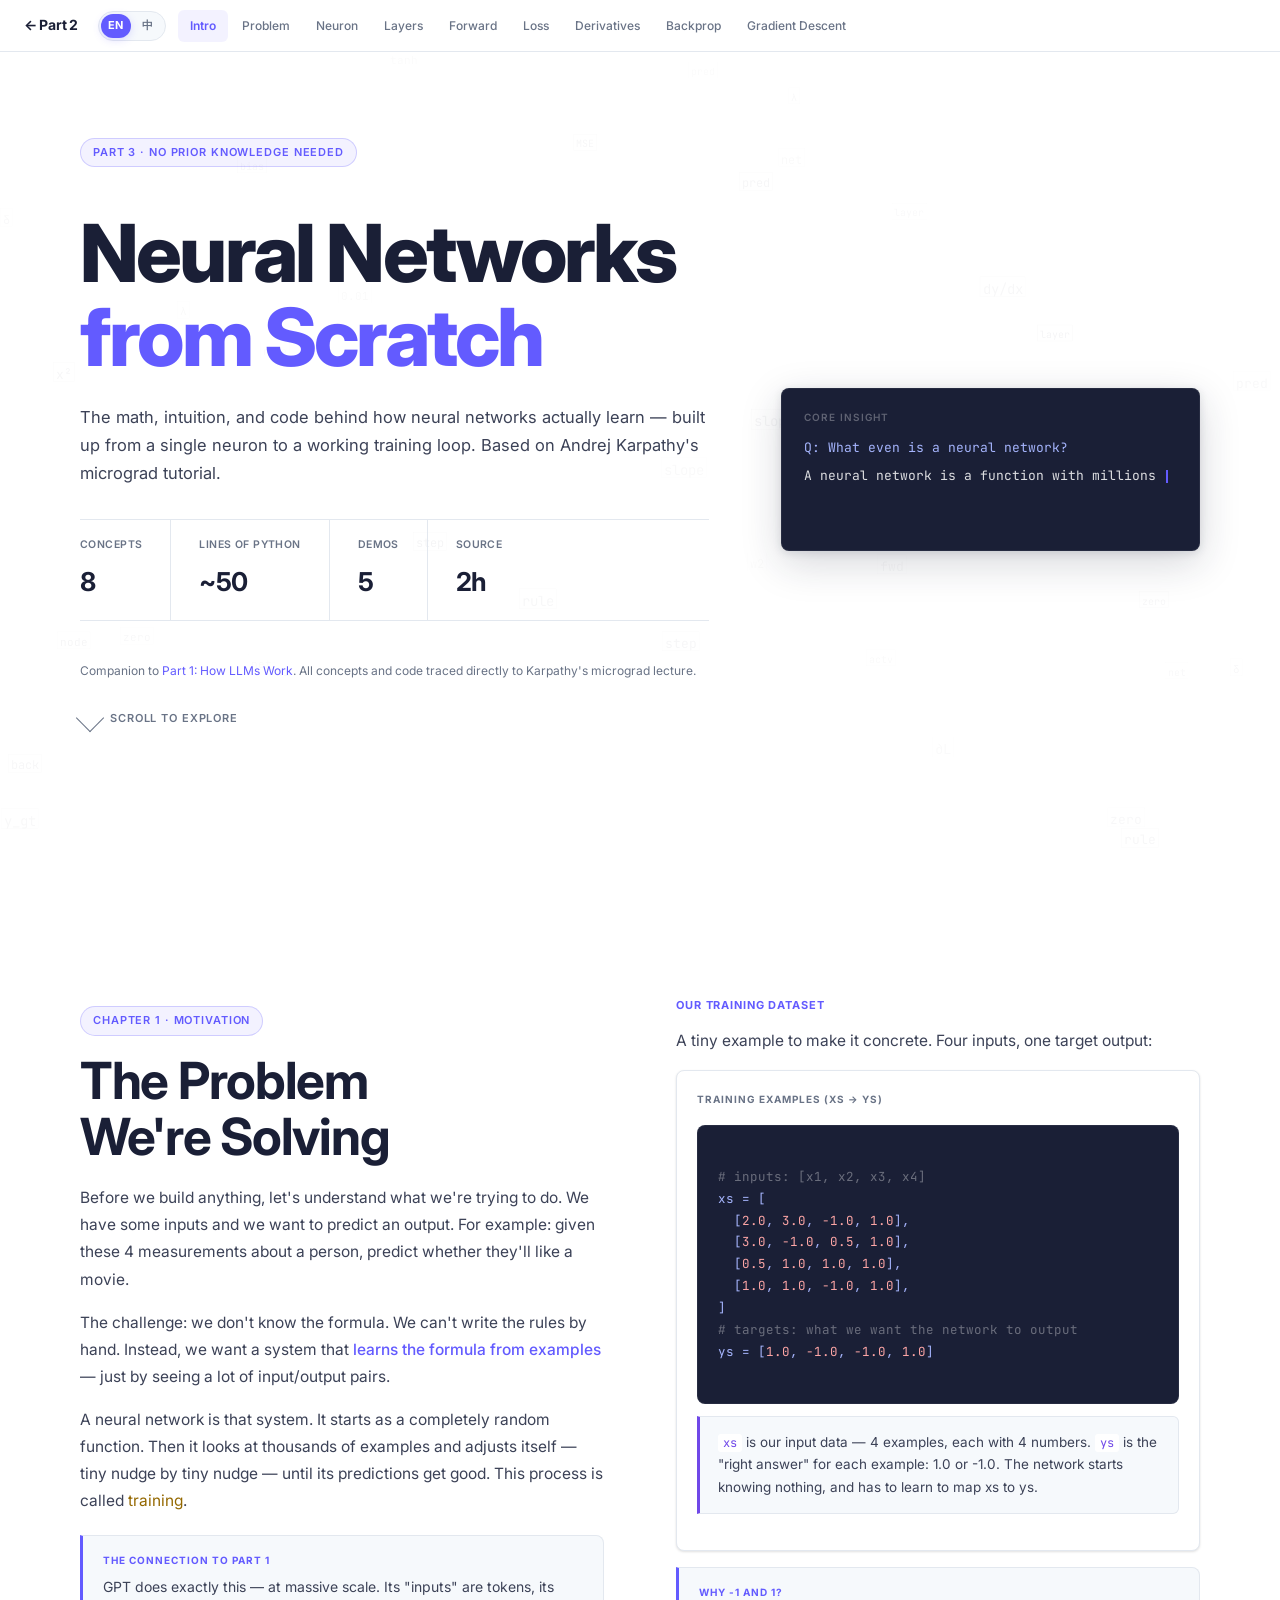
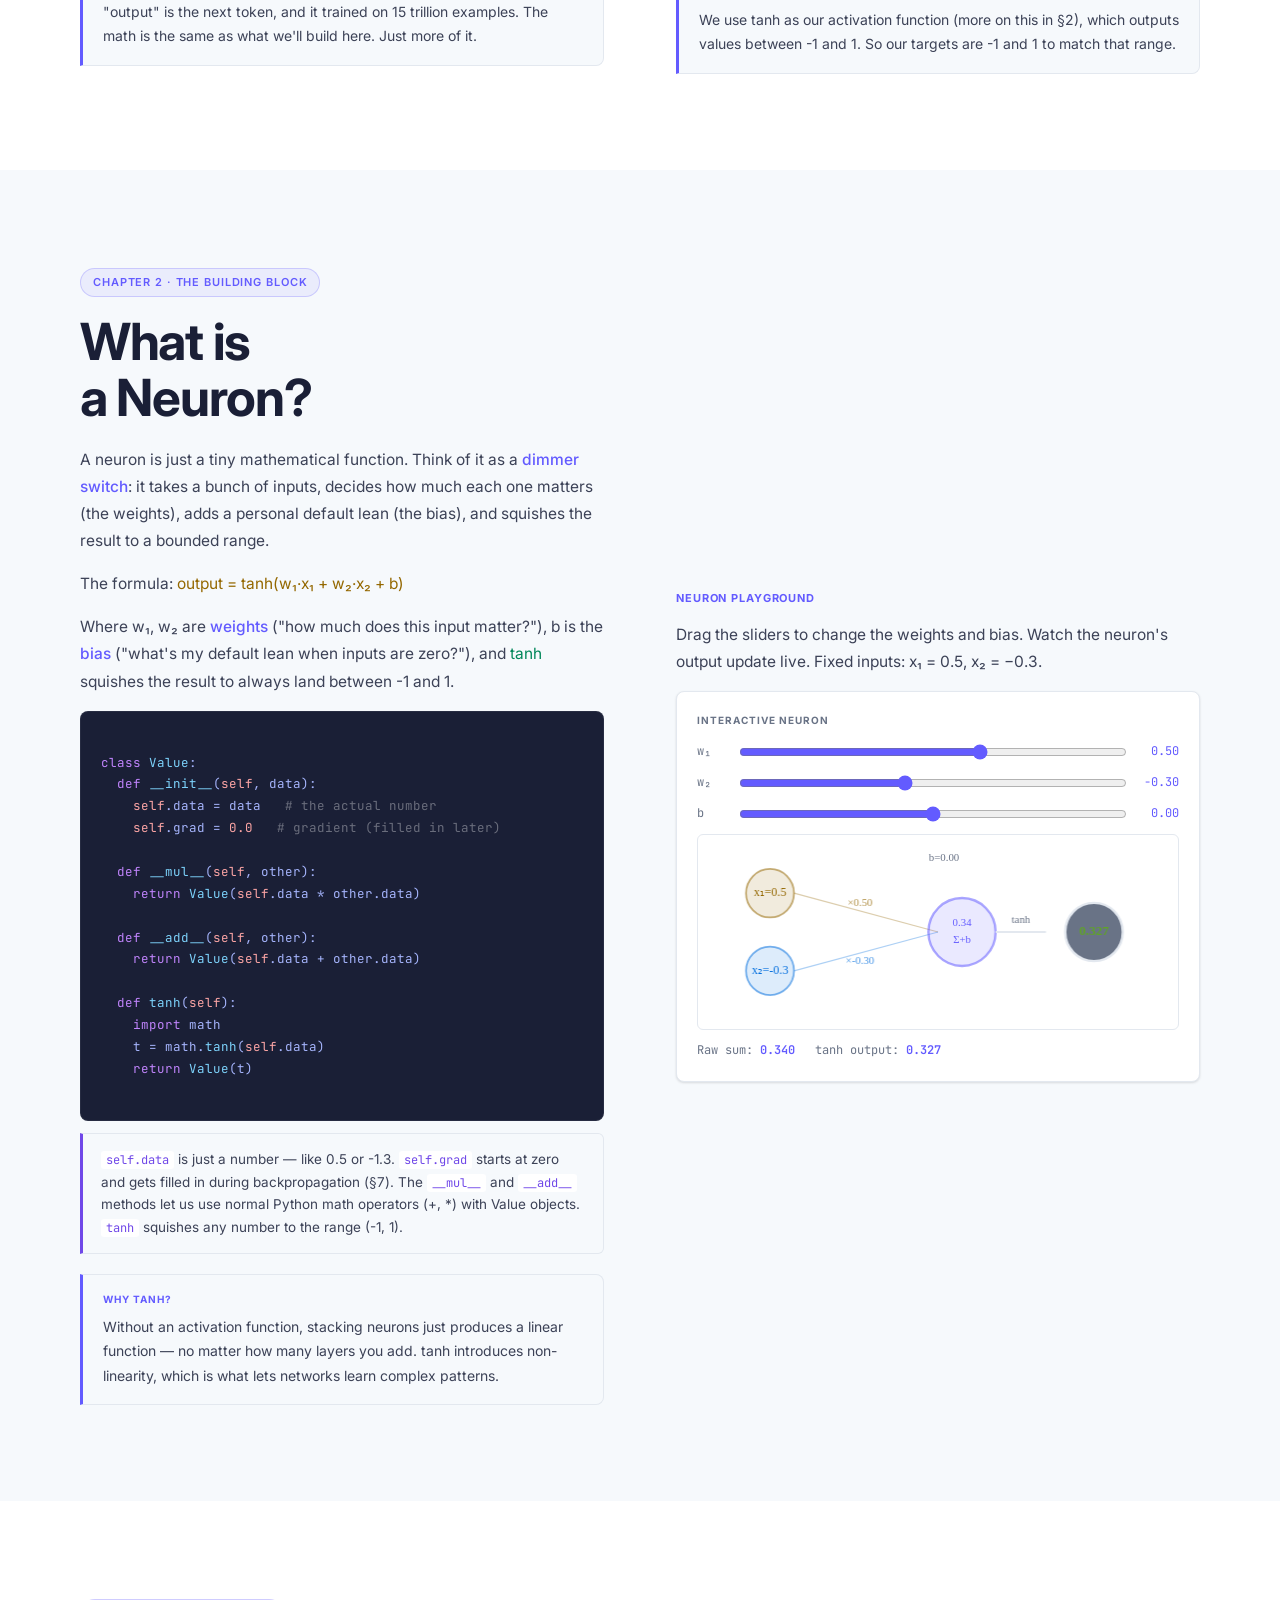
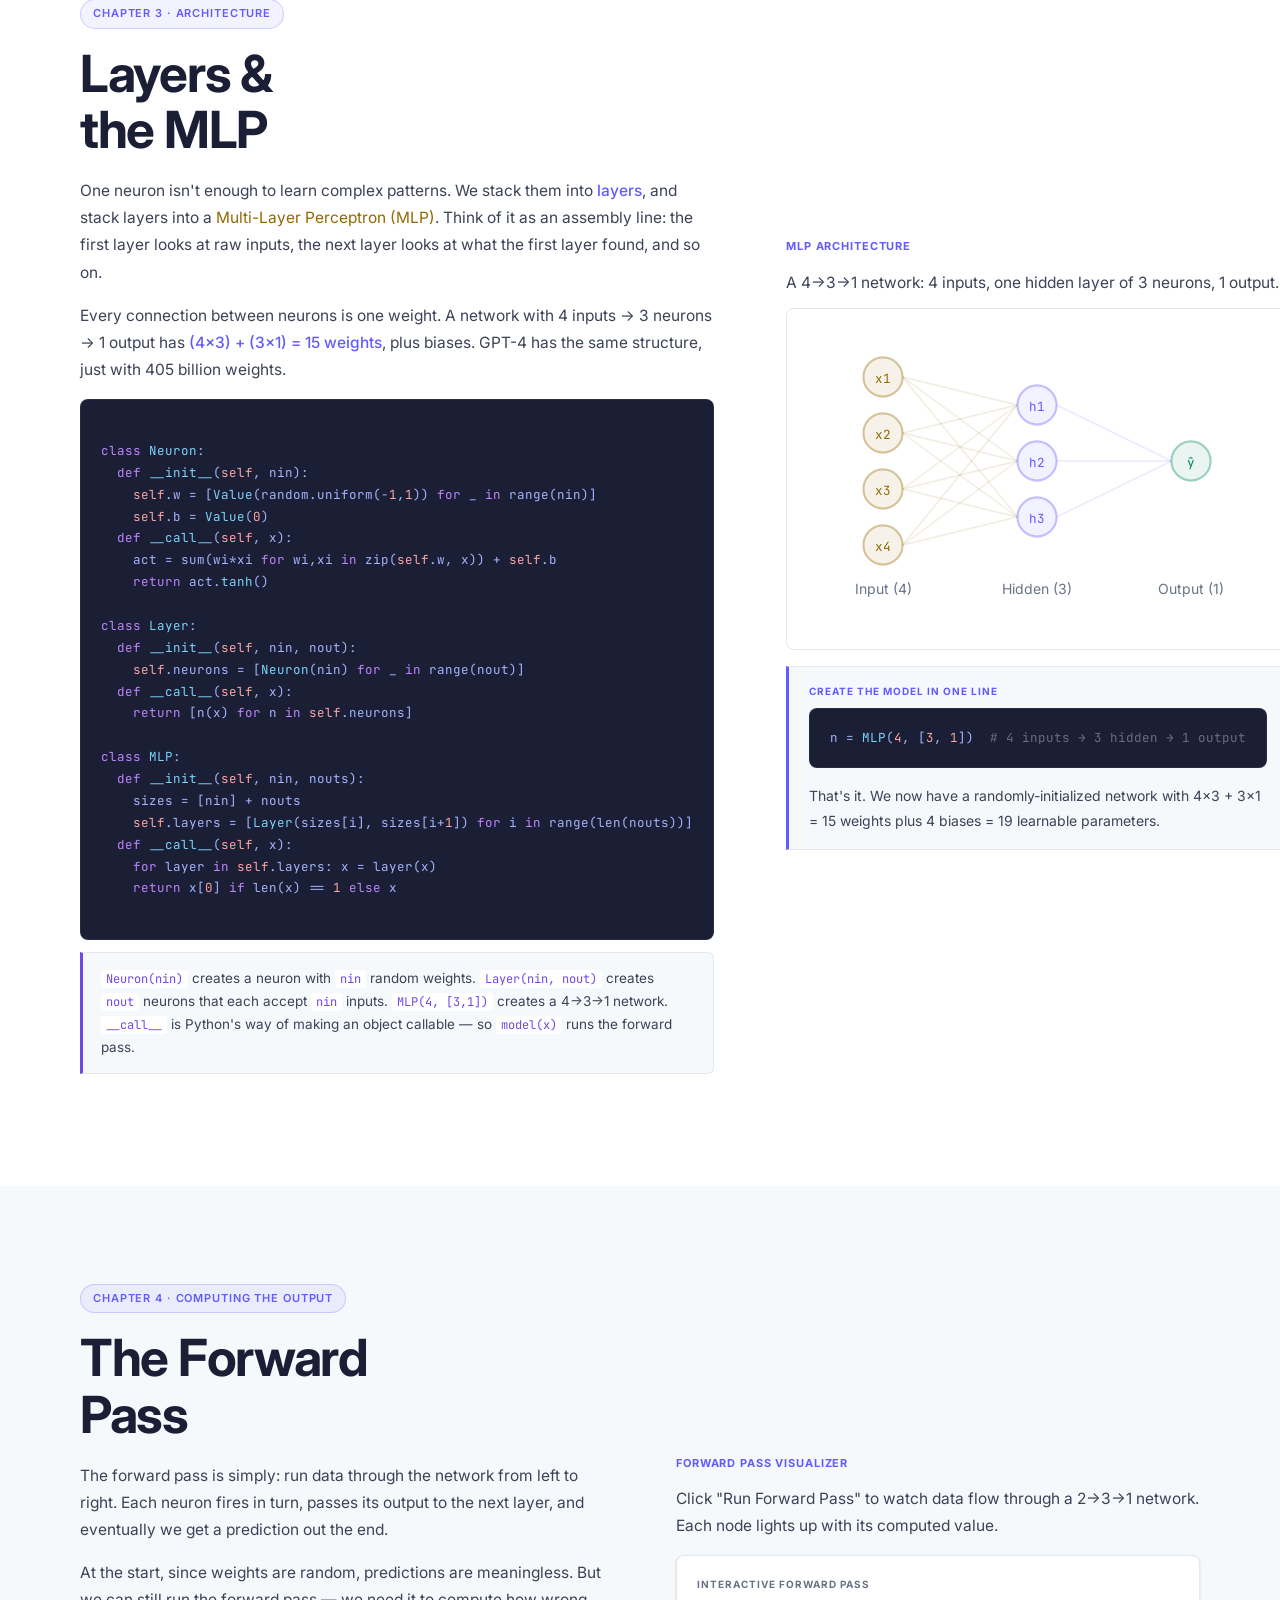
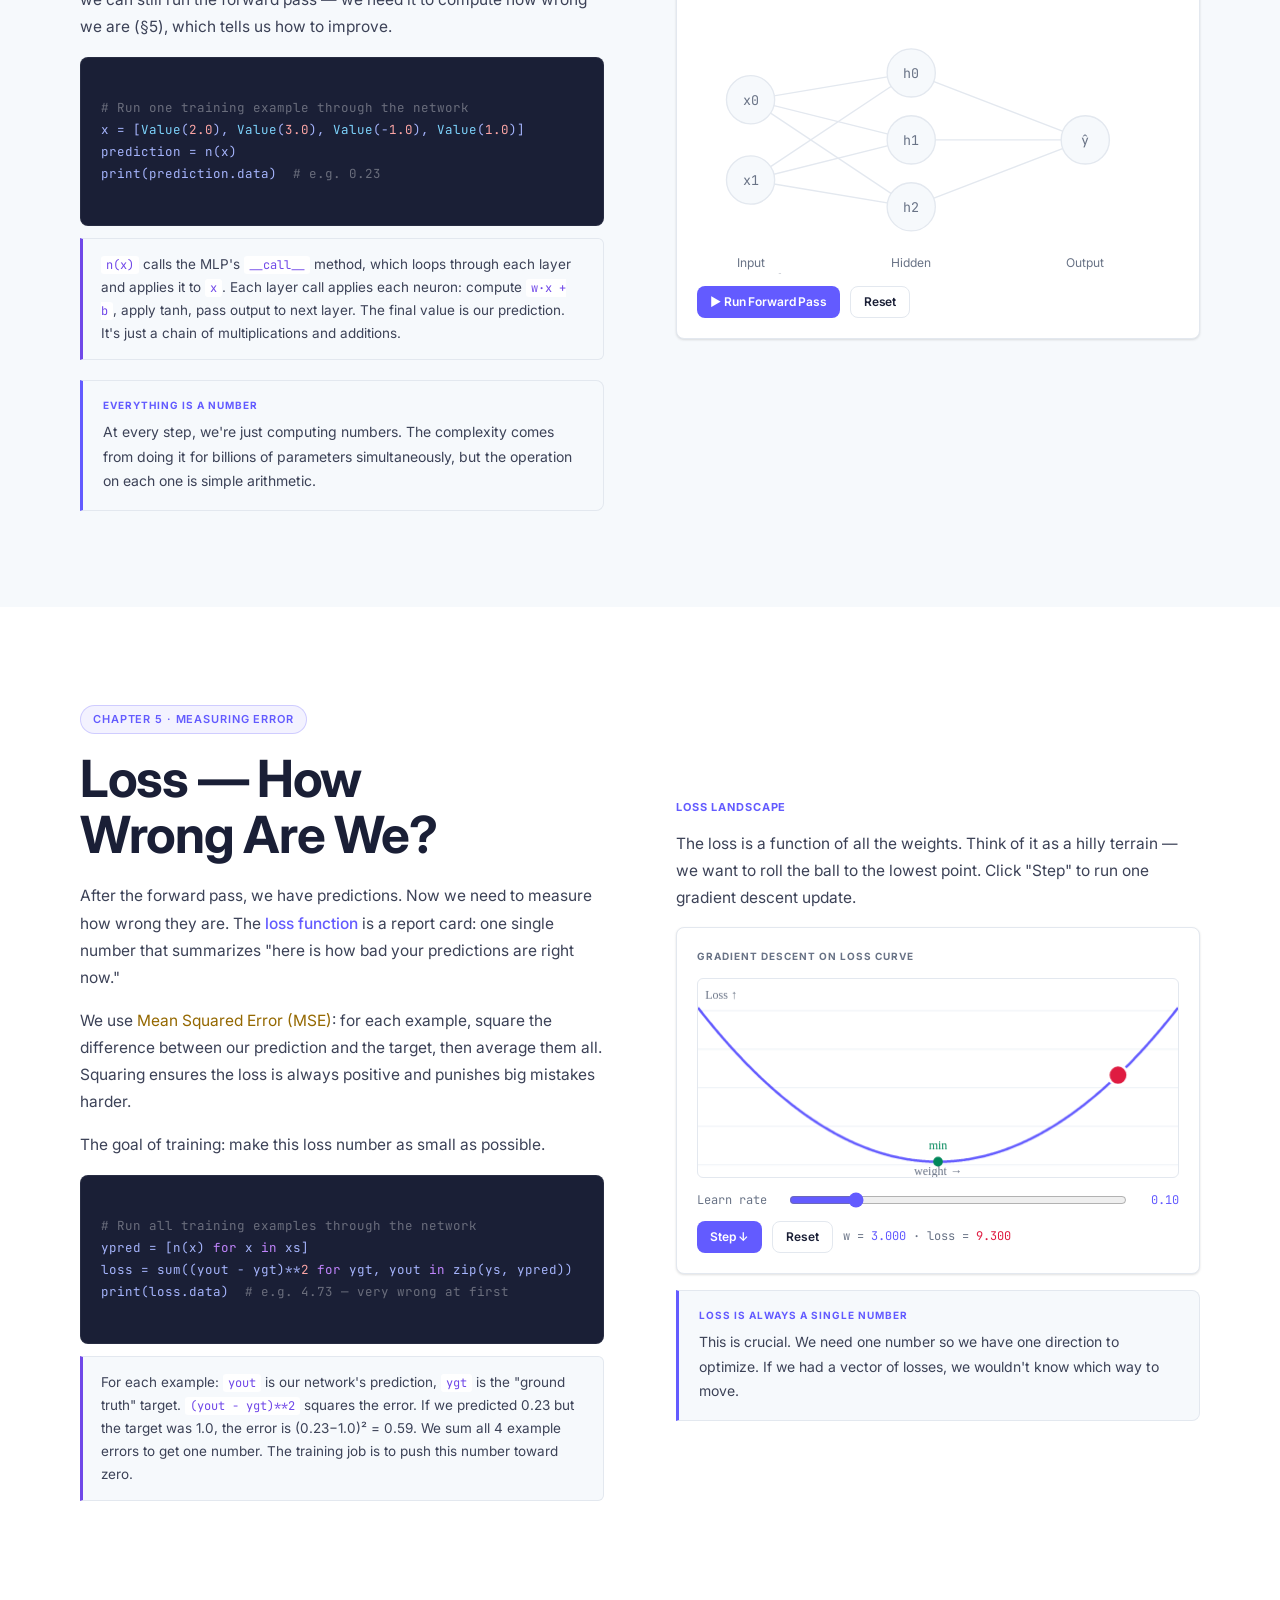
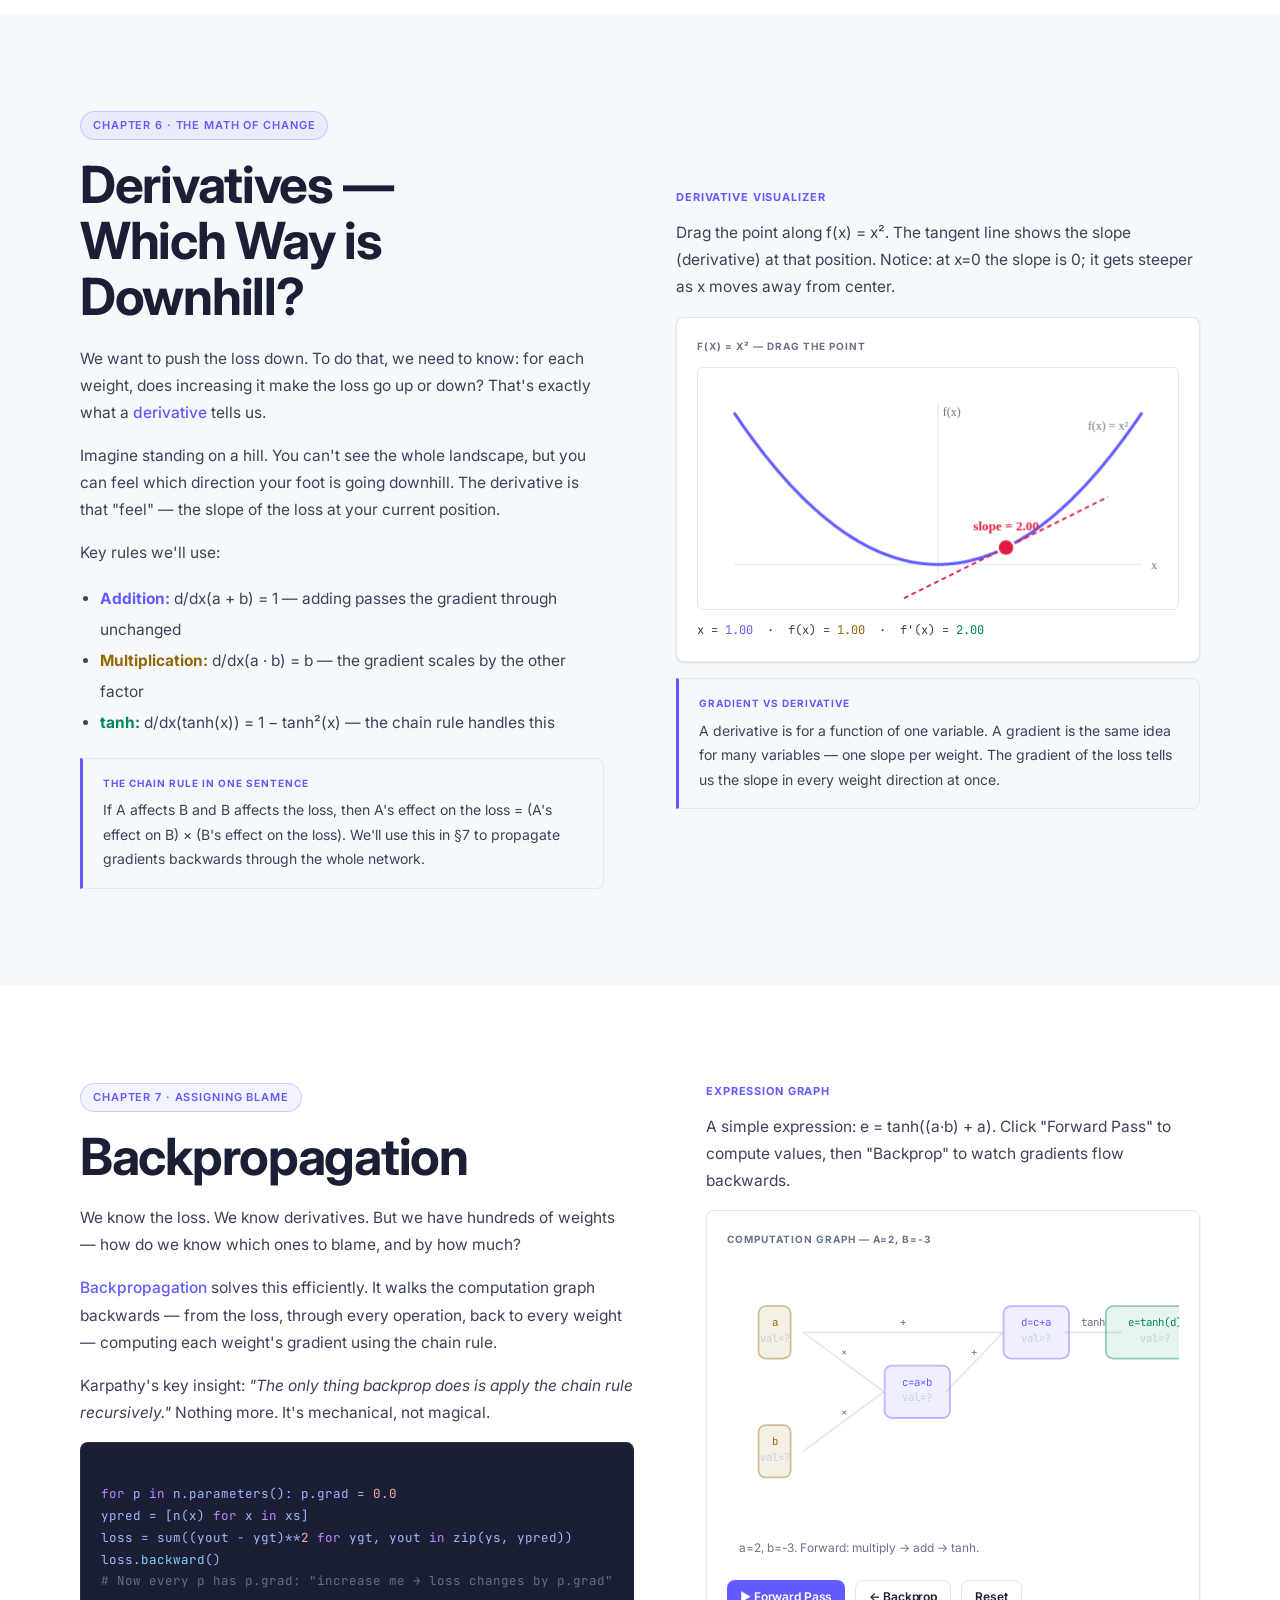
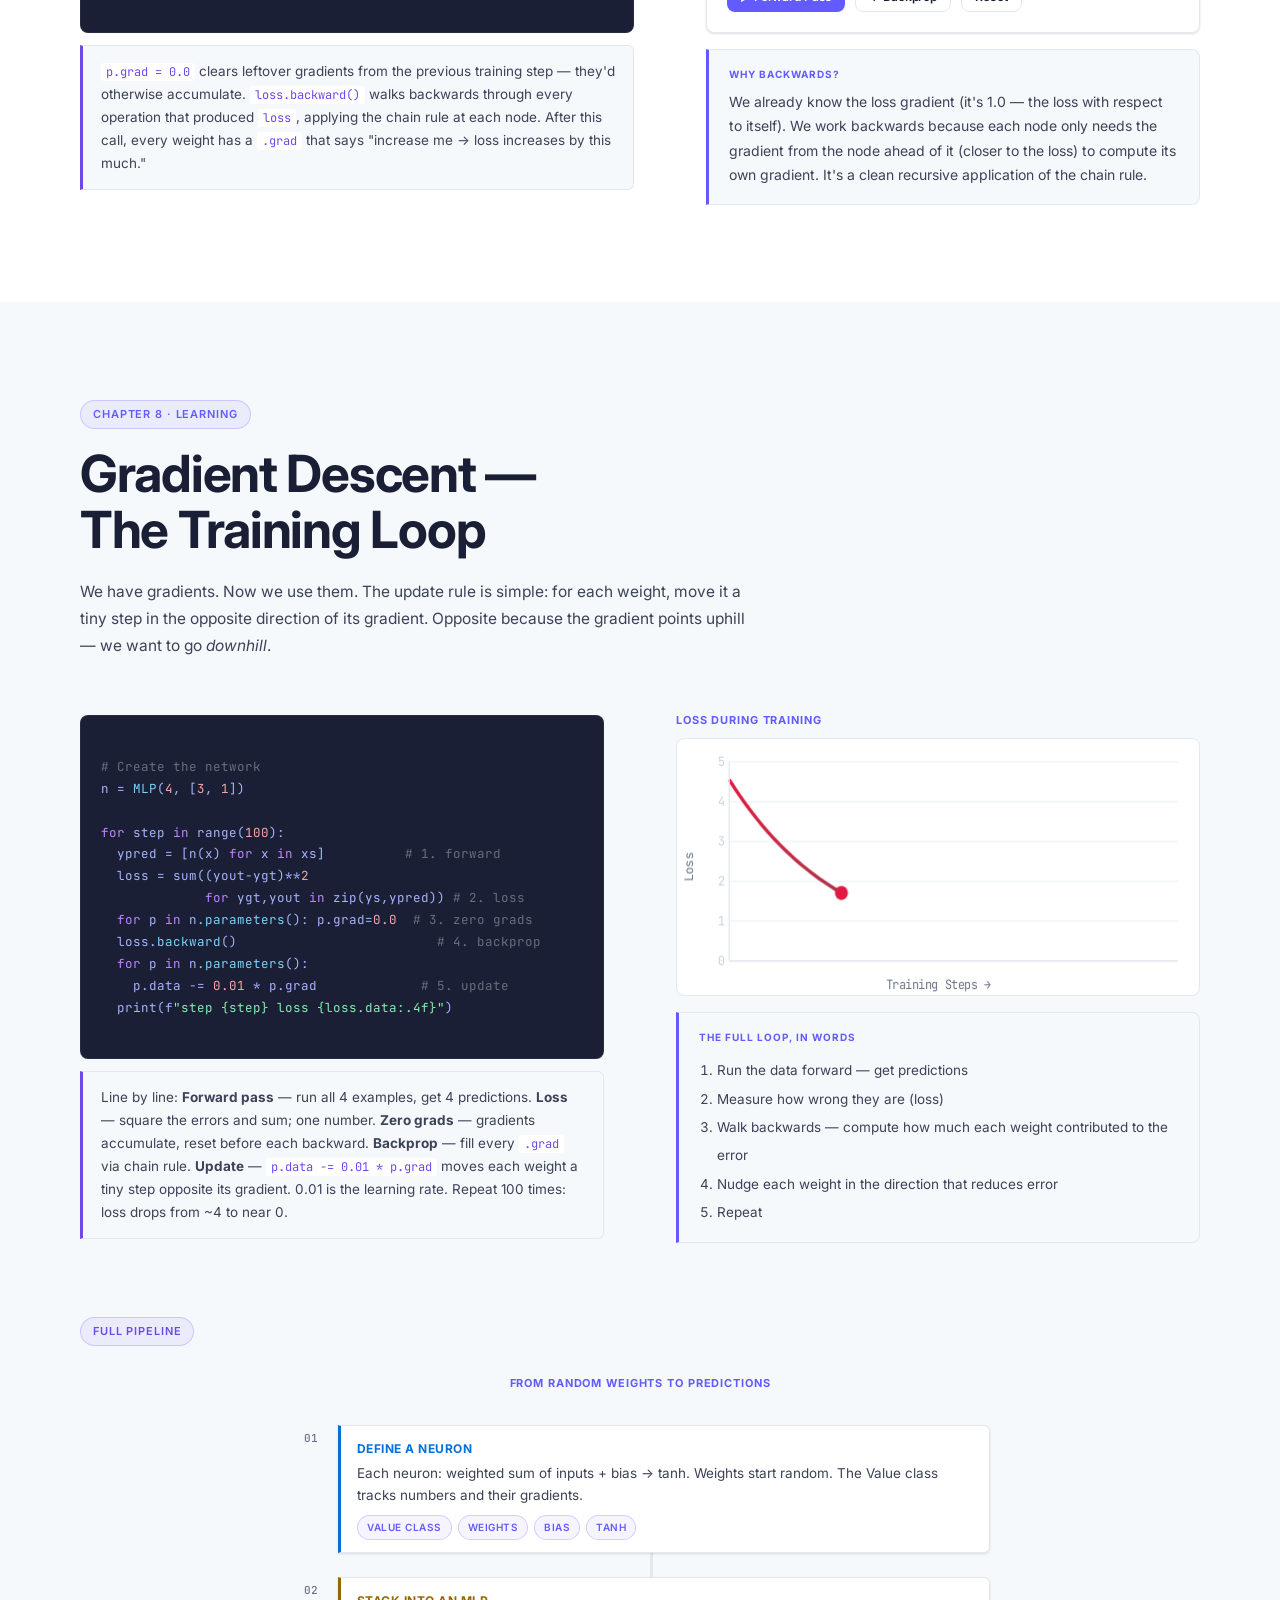
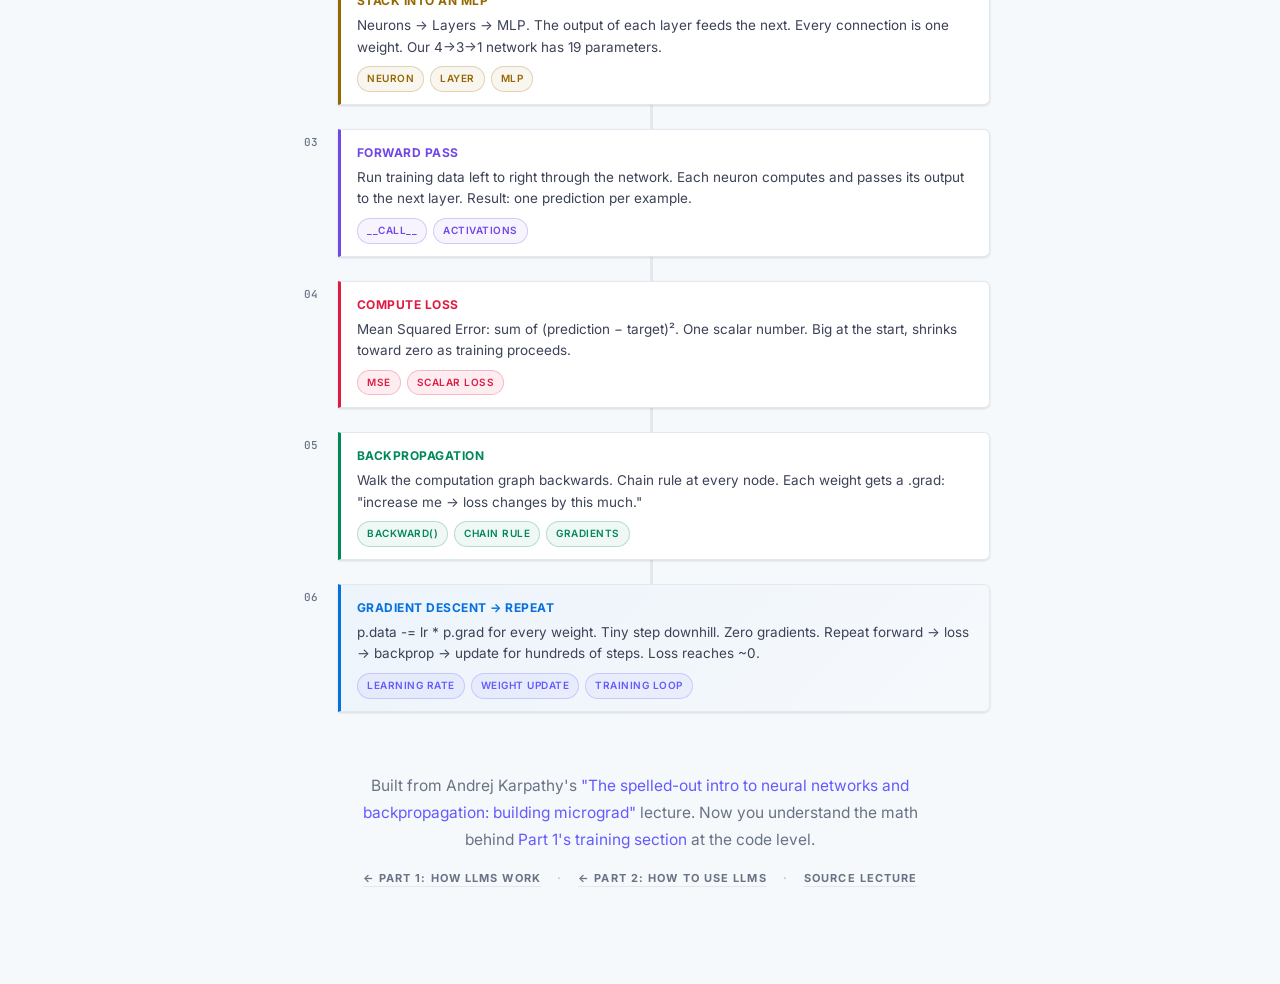
==== neural-networks/index.html @ a77dd876 "Add shared i18n support" ====
<!DOCTYPE html>
<html lang="en">
<head>
<meta charset="UTF-8">
<meta name="viewport" content="width=device-width, initial-scale=1.0">
<title>Neural Networks from Scratch — A Visual Deep Dive</title>
<link rel="preconnect" href="https://fonts.googleapis.com">
<link rel="preconnect" href="https://fonts.gstatic.com" crossorigin>
<link href="https://fonts.googleapis.com/css2?family=Inter:wght@400;500;600;700;800&family=JetBrains+Mono:ital,wght@0,400;0,500;1,400&display=swap" rel="stylesheet">
<link rel="stylesheet" href="style.css">
<style>
.code-block{background:var(--ink);color:#A5B4FC;font-family:var(--dm);font-size:12.5px;line-height:1.75;padding:18px 20px;border-radius:var(--radius);margin:16px 0;overflow-x:auto;border:1px solid rgba(255,255,255,0.06);white-space:pre}
.code-block .co{color:rgba(255,255,255,0.35)}
.code-block .kw{color:#C084FC}
.code-block .st{color:#86EFAC}
.code-block .nm{color:#FCA5A5}
.code-block .fn{color:#7DD3FC}
.code-line-explain{background:var(--surface);border:1px solid var(--border);border-left:3px solid var(--purple);padding:14px 18px;margin-top:-4px;margin-bottom:16px;font-size:13.5px;color:var(--txt);font-family:var(--db);border-radius:0 var(--radius-sm) var(--radius-sm) 0;line-height:1.7}
.code-line-explain code{font-family:var(--dm);font-size:12px;background:var(--card);padding:1px 5px;border-radius:3px;color:var(--purple)}
.demo-box{background:var(--card);border:1px solid var(--border);border-radius:var(--radius);padding:20px;box-shadow:var(--shadow-sm);margin-top:16px}
.demo-label{font-family:var(--ds);font-size:10px;font-weight:700;letter-spacing:.1em;text-transform:uppercase;color:var(--txt2);margin-bottom:12px}
.slider-row{display:flex;align-items:center;gap:12px;margin-bottom:10px}
.slider-row label{font-family:var(--dm);font-size:12px;color:var(--txt2);width:30px;flex-shrink:0}
.slider-row input[type=range]{flex:1;accent-color:var(--accent)}
.slider-val{font-family:var(--dm);font-size:12px;color:var(--accent);width:40px;text-align:right;flex-shrink:0}
.neuron-output{display:flex;gap:20px;margin-top:12px;font-family:var(--dm);font-size:12px}
.neuron-output .n-label{color:var(--txt2)}
.neuron-output .n-val{color:var(--accent);font-weight:600}
.nn-svg-wrap{background:var(--card);border:1px solid var(--border);border-radius:var(--radius);padding:12px;margin-top:12px}
.pipeline-full{display:flex;flex-direction:column;gap:0;margin-top:32px}
.pipeline-stage{display:flex;gap:20px;opacity:0;transform:translateY(12px);transition:opacity .5s,transform .5s}
.pipeline-stage.visible{opacity:1;transform:translateY(0)}
.pipeline-connector{width:3px;background:var(--border);height:24px;margin-left:23px}
.ps-num{font-family:var(--dm);font-size:11px;color:var(--txt2);padding-top:4px;flex-shrink:0;width:28px}
.ps-content{flex:1;border-left:3px solid var(--border);padding:12px 16px;background:var(--card);border-radius:0 var(--radius-sm) var(--radius-sm) 0;border:1px solid var(--border)}
.ps-title{font-family:var(--ds);font-size:12px;font-weight:700;letter-spacing:.04em;margin-bottom:4px}
.ps-desc{font-size:13.5px;color:var(--txt);line-height:1.6}
.ps-tags{display:flex;flex-wrap:wrap;gap:6px;margin-top:8px}
</style>
</head>
<body>
<a href="#main-content" class="skip-link">Skip to main content</a>
<div class="progress-bar" id="progress-bar" role="progressbar" aria-label="Reading progress" aria-valuenow="0" aria-valuemin="0" aria-valuemax="100"></div>

<nav class="top-nav" id="top-nav" aria-label="Chapter navigation">
  <div class="top-nav-inner">
    <a href="../how-to-use-llms/index.html" class="top-nav-brand">← Part 2</a>
    <div class="language-switcher" role="group" aria-label="Language selector">
      <button class="lang-btn active" type="button" data-lang="en" aria-pressed="true">EN</button>
      <button class="lang-btn" type="button" data-lang="zh" aria-pressed="false">中</button>
    </div>
    <div class="top-nav-links" id="top-nav-links">
      <button class="tnav-btn active" data-section="s-intro" aria-current="true">Intro</button>
      <button class="tnav-btn" data-section="s-problem">Problem</button>
      <button class="tnav-btn" data-section="s-neuron">Neuron</button>
      <button class="tnav-btn" data-section="s-layers">Layers</button>
      <button class="tnav-btn" data-section="s-forward">Forward</button>
      <button class="tnav-btn" data-section="s-loss">Loss</button>
      <button class="tnav-btn" data-section="s-derivatives">Derivatives</button>
      <button class="tnav-btn" data-section="s-backprop">Backprop</button>
      <button class="tnav-btn" data-section="s-gd">Gradient Descent</button>
    </div>
  </div>
</nav>

<!-- HERO -->
<section id="s-intro" class="section" aria-label="Introduction">
  <canvas id="hero-canvas" aria-hidden="true"></canvas>
  <div class="hero-content" id="main-content">
    <div class="chapter-badge" aria-hidden="true">Part 3 · No Prior Knowledge Needed</div>
    <div class="hero-grid">
      <div class="hero-left">
        <h1 class="hero-title">Neural Networks<br><span>from Scratch</span></h1>
        <p class="hero-sub">The math, intuition, and code behind how neural networks actually learn — built up from a single neuron to a working training loop. Based on Andrej Karpathy's micrograd tutorial.</p>
        <dl class="hero-stats">
          <div class="stat-item"><dt class="stat-lbl">Concepts</dt><dd class="stat-val">8</dd></div>
          <div class="stat-item"><dt class="stat-lbl">Lines of Python</dt><dd class="stat-val">~50</dd></div>
          <div class="stat-item"><dt class="stat-lbl">Demos</dt><dd class="stat-val">5</dd></div>
          <div class="stat-item"><dt class="stat-lbl">Source</dt><dd class="stat-val">2h</dd></div>
        </dl>
        <p class="stats-caveat">Companion to <a href="../index.html" style="color:var(--accent)">Part 1: How LLMs Work</a>. All concepts and code traced directly to Karpathy's micrograd lecture.</p>
        <div class="scroll-hint" aria-hidden="true"><div class="scroll-arrow"></div>Scroll to explore</div>
      </div>
      <div class="hero-right">
        <div class="typewriter-wrap" aria-label="Neural network insight">
          <div class="tw-label" aria-hidden="true">Core Insight</div>
          <div class="tw-prompt">Q: What even is a neural network?</div>
          <div class="tw-response" id="tw-response" aria-live="polite" aria-atomic="true"><span class="tw-cursor" aria-hidden="true"></span></div>
        </div>
      </div>
    </div>
  </div>
</section>

<!-- §1: THE PROBLEM -->
<section id="s-problem" class="section" aria-label="The Problem We're Solving">
  <div class="section-inner two-col">
    <div class="fade-up">
      <div class="chapter-badge">Chapter 1 · Motivation</div>
      <h2 class="section-title">The Problem<br>We're Solving</h2>
      <p class="body-text">Before we build anything, let's understand what we're trying to do. We have some inputs and we want to predict an output. For example: given these 4 measurements about a person, predict whether they'll like a movie.</p>
      <p class="body-text">The challenge: we don't know the formula. We can't write the rules by hand. Instead, we want a system that <span class="highlight">learns the formula from examples</span> — just by seeing a lot of input/output pairs.</p>
      <p class="body-text">A neural network is that system. It starts as a completely random function. Then it looks at thousands of examples and adjusts itself — tiny nudge by tiny nudge — until its predictions get good. This process is called <span class="highlight-a">training</span>.</p>
      <div class="insight-box">
        <strong>The Connection to Part 1</strong>
        GPT does exactly this — at massive scale. Its "inputs" are tokens, its "output" is the next token, and it trained on 15 trillion examples. The math is the same as what we'll build here. Just more of it.
      </div>
    </div>
    <div class="fade-up" style="animation-delay:.15s">
      <h3 class="sub-title">Our Training Dataset</h3>
      <p class="body-text" style="margin-bottom:12px">A tiny example to make it concrete. Four inputs, one target output:</p>
      <div class="demo-box">
        <div class="demo-label">Training Examples (xs → ys)</div>
        <div class="code-block">
<span class="co"># inputs: [x1, x2, x3, x4]</span>
xs = [
  [<span class="nm">2.0</span>, <span class="nm">3.0</span>, <span class="nm">-1.0</span>, <span class="nm">1.0</span>],
  [<span class="nm">3.0</span>, <span class="nm">-1.0</span>, <span class="nm">0.5</span>, <span class="nm">1.0</span>],
  [<span class="nm">0.5</span>, <span class="nm">1.0</span>, <span class="nm">1.0</span>, <span class="nm">1.0</span>],
  [<span class="nm">1.0</span>, <span class="nm">1.0</span>, <span class="nm">-1.0</span>, <span class="nm">1.0</span>],
]
<span class="co"># targets: what we want the network to output</span>
ys = [<span class="nm">1.0</span>, <span class="nm">-1.0</span>, <span class="nm">-1.0</span>, <span class="nm">1.0</span>]
        </div>
        <div class="code-line-explain">
          <code>xs</code> is our input data — 4 examples, each with 4 numbers. <code>ys</code> is the "right answer" for each example: 1.0 or -1.0. The network starts knowing nothing, and has to learn to map xs to ys.
        </div>
      </div>
      <div class="insight-box" style="margin-top:16px">
        <strong>Why -1 and 1?</strong>
        We use tanh as our activation function (more on this in §2), which outputs values between -1 and 1. So our targets are -1 and 1 to match that range.
      </div>
    </div>
  </div>
</section>

<!-- §2: NEURON -->
<section id="s-neuron" class="section" aria-label="What is a Neuron">
  <div class="section-inner two-col">
    <div class="fade-up">
      <div class="chapter-badge">Chapter 2 · The Building Block</div>
      <h2 class="section-title">What is<br>a Neuron?</h2>
      <p class="body-text">A neuron is just a tiny mathematical function. Think of it as a <span class="highlight">dimmer switch</span>: it takes a bunch of inputs, decides how much each one matters (the weights), adds a personal default lean (the bias), and squishes the result to a bounded range.</p>
      <p class="body-text">The formula: <span class="highlight-a">output = tanh(w₁·x₁ + w₂·x₂ + b)</span></p>
      <p class="body-text">Where w₁, w₂ are <span class="highlight">weights</span> ("how much does this input matter?"), b is the <span class="highlight">bias</span> ("what's my default lean when inputs are zero?"), and <span class="highlight-g">tanh</span> squishes the result to always land between -1 and 1.</p>
      <div class="code-block">
<span class="kw">class</span> <span class="fn">Value</span>:
  <span class="kw">def</span> <span class="fn">__init__</span>(<span class="nm">self</span>, data):
    <span class="nm">self</span>.data = data   <span class="co"># the actual number</span>
    <span class="nm">self</span>.grad = <span class="nm">0.0</span>   <span class="co"># gradient (filled in later)</span>

  <span class="kw">def</span> <span class="fn">__mul__</span>(<span class="nm">self</span>, other):
    <span class="kw">return</span> <span class="fn">Value</span>(<span class="nm">self</span>.data * other.data)

  <span class="kw">def</span> <span class="fn">__add__</span>(<span class="nm">self</span>, other):
    <span class="kw">return</span> <span class="fn">Value</span>(<span class="nm">self</span>.data + other.data)

  <span class="kw">def</span> <span class="fn">tanh</span>(<span class="nm">self</span>):
    <span class="kw">import</span> math
    t = math.<span class="fn">tanh</span>(<span class="nm">self</span>.data)
    <span class="kw">return</span> <span class="fn">Value</span>(t)
      </div>
      <div class="code-line-explain">
        <code>self.data</code> is just a number — like 0.5 or -1.3. <code>self.grad</code> starts at zero and gets filled in during backpropagation (§7). The <code>__mul__</code> and <code>__add__</code> methods let us use normal Python math operators (+, *) with Value objects. <code>tanh</code> squishes any number to the range (-1, 1).
      </div>
      <div class="insight-box">
        <strong>Why tanh?</strong>
        Without an activation function, stacking neurons just produces a linear function — no matter how many layers you add. tanh introduces non-linearity, which is what lets networks learn complex patterns.
      </div>
    </div>
    <div class="fade-up" style="animation-delay:.15s">
      <h3 class="sub-title">Neuron Playground</h3>
      <p class="body-text" style="margin-bottom:8px">Drag the sliders to change the weights and bias. Watch the neuron's output update live. Fixed inputs: x₁ = 0.5, x₂ = −0.3.</p>
      <div class="demo-box" id="neuron-playground">
        <div class="demo-label">Interactive Neuron</div>
        <div class="slider-row">
          <label>w₁</label>
          <input type="range" id="np-w1" min="-2" max="2" step="0.05" value="0.5" aria-label="Weight 1">
          <span class="slider-val" id="np-w1-val">0.50</span>
        </div>
        <div class="slider-row">
          <label>w₂</label>
          <input type="range" id="np-w2" min="-2" max="2" step="0.05" value="-0.3" aria-label="Weight 2">
          <span class="slider-val" id="np-w2-val">-0.30</span>
        </div>
        <div class="slider-row">
          <label>b</label>
          <input type="range" id="np-b" min="-2" max="2" step="0.05" value="0.0" aria-label="Bias">
          <span class="slider-val" id="np-b-val">0.00</span>
        </div>
        <canvas id="neuron-canvas" width="400" height="160" style="width:100%;display:block;margin-top:8px;border-radius:var(--radius-sm);border:1px solid var(--border)"></canvas>
        <div class="neuron-output" style="margin-top:10px">
          <span><span class="n-label">Raw sum: </span><span class="n-val" id="np-raw">0.00</span></span>
          <span><span class="n-label">tanh output: </span><span class="n-val" id="np-out">0.00</span></span>
        </div>
      </div>
    </div>
  </div>
</section>

<!-- §3: LAYERS -->
<section id="s-layers" class="section" aria-label="Layers and Architecture">
  <div class="section-inner two-col">
    <div class="fade-up">
      <div class="chapter-badge">Chapter 3 · Architecture</div>
      <h2 class="section-title">Layers &<br>the MLP</h2>
      <p class="body-text">One neuron isn't enough to learn complex patterns. We stack them into <span class="highlight">layers</span>, and stack layers into a <span class="highlight-a">Multi-Layer Perceptron (MLP)</span>. Think of it as an assembly line: the first layer looks at raw inputs, the next layer looks at what the first layer found, and so on.</p>
      <p class="body-text">Every connection between neurons is one weight. A network with 4 inputs → 3 neurons → 1 output has <span class="highlight">(4×3) + (3×1) = 15 weights</span>, plus biases. GPT-4 has the same structure, just with 405 billion weights.</p>
      <div class="code-block">
<span class="kw">class</span> <span class="fn">Neuron</span>:
  <span class="kw">def</span> <span class="fn">__init__</span>(<span class="nm">self</span>, nin):
    <span class="nm">self</span>.w = [<span class="fn">Value</span>(random.uniform(-<span class="nm">1</span>,<span class="nm">1</span>)) <span class="kw">for</span> _ <span class="kw">in</span> range(nin)]
    <span class="nm">self</span>.b = <span class="fn">Value</span>(<span class="nm">0</span>)
  <span class="kw">def</span> <span class="fn">__call__</span>(<span class="nm">self</span>, x):
    act = sum(wi*xi <span class="kw">for</span> wi,xi <span class="kw">in</span> zip(<span class="nm">self</span>.w, x)) + <span class="nm">self</span>.b
    <span class="kw">return</span> act.<span class="fn">tanh</span>()

<span class="kw">class</span> <span class="fn">Layer</span>:
  <span class="kw">def</span> <span class="fn">__init__</span>(<span class="nm">self</span>, nin, nout):
    <span class="nm">self</span>.neurons = [<span class="fn">Neuron</span>(nin) <span class="kw">for</span> _ <span class="kw">in</span> range(nout)]
  <span class="kw">def</span> <span class="fn">__call__</span>(<span class="nm">self</span>, x):
    <span class="kw">return</span> [n(x) <span class="kw">for</span> n <span class="kw">in</span> <span class="nm">self</span>.neurons]

<span class="kw">class</span> <span class="fn">MLP</span>:
  <span class="kw">def</span> <span class="fn">__init__</span>(<span class="nm">self</span>, nin, nouts):
    sizes = [nin] + nouts
    <span class="nm">self</span>.layers = [<span class="fn">Layer</span>(sizes[i], sizes[i+<span class="nm">1</span>]) <span class="kw">for</span> i <span class="kw">in</span> range(len(nouts))]
  <span class="kw">def</span> <span class="fn">__call__</span>(<span class="nm">self</span>, x):
    <span class="kw">for</span> layer <span class="kw">in</span> <span class="nm">self</span>.layers: x = layer(x)
    <span class="kw">return</span> x[<span class="nm">0</span>] <span class="kw">if</span> len(x) == <span class="nm">1</span> <span class="kw">else</span> x
      </div>
      <div class="code-line-explain">
        <code>Neuron(nin)</code> creates a neuron with <code>nin</code> random weights. <code>Layer(nin, nout)</code> creates <code>nout</code> neurons that each accept <code>nin</code> inputs. <code>MLP(4, [3,1])</code> creates a 4→3→1 network. <code>__call__</code> is Python's way of making an object callable — so <code>model(x)</code> runs the forward pass.
      </div>
    </div>
    <div class="fade-up" style="animation-delay:.15s">
      <h3 class="sub-title">MLP Architecture</h3>
      <p class="body-text" style="margin-bottom:12px">A 4→3→1 network: 4 inputs, one hidden layer of 3 neurons, 1 output.</p>
      <div class="nn-svg-wrap">
        <svg id="mlp-svg" viewBox="0 0 340 220" width="100%" role="img" aria-label="MLP architecture diagram"></svg>
      </div>
      <div class="insight-box" style="margin-top:16px">
        <strong>Create the model in one line</strong>
        <div class="code-block" style="margin-top:8px">n = <span class="fn">MLP</span>(<span class="nm">4</span>, [<span class="nm">3</span>, <span class="nm">1</span>])  <span class="co"># 4 inputs → 3 hidden → 1 output</span></div>
        That's it. We now have a randomly-initialized network with 4×3 + 3×1 = 15 weights plus 4 biases = 19 learnable parameters.
      </div>
    </div>
  </div>
</section>

<!-- §4: FORWARD PASS -->
<section id="s-forward" class="section" aria-label="Forward Pass">
  <div class="section-inner two-col">
    <div class="fade-up">
      <div class="chapter-badge">Chapter 4 · Computing the Output</div>
      <h2 class="section-title">The Forward<br>Pass</h2>
      <p class="body-text">The forward pass is simply: run data through the network from left to right. Each neuron fires in turn, passes its output to the next layer, and eventually we get a prediction out the end.</p>
      <p class="body-text">At the start, since weights are random, predictions are meaningless. But we can still run the forward pass — we need it to compute how wrong we are (§5), which tells us how to improve.</p>
      <div class="code-block">
<span class="co"># Run one training example through the network</span>
x = [<span class="fn">Value</span>(<span class="nm">2.0</span>), <span class="fn">Value</span>(<span class="nm">3.0</span>), <span class="fn">Value</span>(-<span class="nm">1.0</span>), <span class="fn">Value</span>(<span class="nm">1.0</span>)]
prediction = n(x)
print(prediction.data)  <span class="co"># e.g. 0.23</span>
      </div>
      <div class="code-line-explain">
        <code>n(x)</code> calls the MLP's <code>__call__</code> method, which loops through each layer and applies it to <code>x</code>. Each layer call applies each neuron: compute <code>w·x + b</code>, apply tanh, pass output to next layer. The final value is our prediction. It's just a chain of multiplications and additions.
      </div>
      <div class="insight-box">
        <strong>Everything is a number</strong>
        At every step, we're just computing numbers. The complexity comes from doing it for billions of parameters simultaneously, but the operation on each one is simple arithmetic.
      </div>
    </div>
    <div class="fade-up" style="animation-delay:.15s">
      <h3 class="sub-title">Forward Pass Visualizer</h3>
      <p class="body-text" style="margin-bottom:8px">Click "Run Forward Pass" to watch data flow through a 2→3→1 network. Each node lights up with its computed value.</p>
      <div class="demo-box">
        <div class="demo-label">Interactive Forward Pass</div>
        <svg id="fp-svg" viewBox="0 0 360 200" width="100%" style="display:block" role="img" aria-label="Forward pass animation"></svg>
        <div style="margin-top:12px;display:flex;gap:10px">
          <button class="btn btn-primary btn-sm" id="fp-run-btn">▶ Run Forward Pass</button>
          <button class="btn btn-ghost btn-sm" id="fp-reset-btn">Reset</button>
        </div>
      </div>
    </div>
  </div>
</section>

<!-- §5: LOSS -->
<section id="s-loss" class="section" aria-label="Loss Function">
  <div class="section-inner two-col">
    <div class="fade-up">
      <div class="chapter-badge">Chapter 5 · Measuring Error</div>
      <h2 class="section-title">Loss — How<br>Wrong Are We?</h2>
      <p class="body-text">After the forward pass, we have predictions. Now we need to measure how wrong they are. The <span class="highlight">loss function</span> is a report card: one single number that summarizes "here is how bad your predictions are right now."</p>
      <p class="body-text">We use <span class="highlight-a">Mean Squared Error (MSE)</span>: for each example, square the difference between our prediction and the target, then average them all. Squaring ensures the loss is always positive and punishes big mistakes harder.</p>
      <p class="body-text">The goal of training: make this loss number as small as possible.</p>
      <div class="code-block">
<span class="co"># Run all training examples through the network</span>
ypred = [n(x) <span class="kw">for</span> x <span class="kw">in</span> xs]
loss = sum((yout - ygt)**<span class="nm">2</span> <span class="kw">for</span> ygt, yout <span class="kw">in</span> zip(ys, ypred))
print(loss.data)  <span class="co"># e.g. 4.73 — very wrong at first</span>
      </div>
      <div class="code-line-explain">
        For each example: <code>yout</code> is our network's prediction, <code>ygt</code> is the "ground truth" target. <code>(yout - ygt)**2</code> squares the error. If we predicted 0.23 but the target was 1.0, the error is (0.23−1.0)² = 0.59. We sum all 4 example errors to get one number. The training job is to push this number toward zero.
      </div>
    </div>
    <div class="fade-up" style="animation-delay:.15s">
      <h3 class="sub-title">Loss Landscape</h3>
      <p class="body-text" style="margin-bottom:8px">The loss is a function of all the weights. Think of it as a hilly terrain — we want to roll the ball to the lowest point. Click "Step" to run one gradient descent update.</p>
      <div class="demo-box">
        <div class="demo-label">Gradient Descent on Loss Curve</div>
        <canvas id="loss-canvas" width="400" height="160" style="width:100%;display:block;border-radius:var(--radius-sm);border:1px solid var(--border)"></canvas>
        <div class="slider-row" style="margin-top:12px">
          <label style="width:80px;color:var(--txt2);font-family:var(--dm);font-size:12px">Learn rate</label>
          <input type="range" id="loss-lr" min="0.01" max="0.5" step="0.01" value="0.1" aria-label="Learning rate">
          <span class="slider-val" id="loss-lr-val">0.10</span>
        </div>
        <div style="margin-top:8px;display:flex;gap:10px;align-items:center">
          <button class="btn btn-primary btn-sm" id="loss-step-btn">Step ↓</button>
          <button class="btn btn-ghost btn-sm" id="loss-reset-btn">Reset</button>
          <span style="font-family:var(--dm);font-size:12px;color:var(--txt2)">w = <span id="loss-w-val" style="color:var(--accent)">3.00</span> · loss = <span id="loss-val-display" style="color:var(--red)">1.00</span></span>
        </div>
      </div>
      <div class="insight-box" style="margin-top:16px">
        <strong>Loss is always a single number</strong>
        This is crucial. We need one number so we have one direction to optimize. If we had a vector of losses, we wouldn't know which way to move.
      </div>
    </div>
  </div>
</section>

<!-- §6: DERIVATIVES -->
<section id="s-derivatives" class="section" aria-label="Derivatives and Gradients">
  <div class="section-inner two-col">
    <div class="fade-up">
      <div class="chapter-badge">Chapter 6 · The Math of Change</div>
      <h2 class="section-title">Derivatives —<br>Which Way is Downhill?</h2>
      <p class="body-text">We want to push the loss down. To do that, we need to know: for each weight, does increasing it make the loss go up or down? That's exactly what a <span class="highlight">derivative</span> tells us.</p>
      <p class="body-text">Imagine standing on a hill. You can't see the whole landscape, but you can feel which direction your foot is going downhill. The derivative is that "feel" — the slope of the loss at your current position.</p>
      <p class="body-text">Key rules we'll use:</p>
      <ul style="font-size:15.5px;line-height:2;padding-left:20px;color:var(--txt)">
        <li><strong style="color:var(--accent)">Addition:</strong> d/dx(a + b) = 1 — adding passes the gradient through unchanged</li>
        <li><strong style="color:var(--amber)">Multiplication:</strong> d/dx(a · b) = b — the gradient scales by the other factor</li>
        <li><strong style="color:var(--green)">tanh:</strong> d/dx(tanh(x)) = 1 − tanh²(x) — the chain rule handles this</li>
      </ul>
      <div class="insight-box">
        <strong>The Chain Rule in one sentence</strong>
        If A affects B and B affects the loss, then A's effect on the loss = (A's effect on B) × (B's effect on the loss). We'll use this in §7 to propagate gradients backwards through the whole network.
      </div>
    </div>
    <div class="fade-up" style="animation-delay:.15s">
      <h3 class="sub-title">Derivative Visualizer</h3>
      <p class="body-text" style="margin-bottom:8px">Drag the point along f(x) = x². The tangent line shows the slope (derivative) at that position. Notice: at x=0 the slope is 0; it gets steeper as x moves away from center.</p>
      <div class="demo-box">
        <div class="demo-label">f(x) = x² — Drag the point</div>
        <canvas id="deriv-canvas" width="400" height="200" style="width:100%;display:block;border-radius:var(--radius-sm);border:1px solid var(--border);cursor:ew-resize"></canvas>
        <div style="margin-top:10px;font-family:var(--dm);font-size:12px">
          x = <span id="deriv-x" style="color:var(--accent)">1.00</span> &nbsp;·&nbsp;
          f(x) = <span id="deriv-fx" style="color:var(--amber)">1.00</span> &nbsp;·&nbsp;
          f'(x) = <span id="deriv-dfx" style="color:var(--green)">2.00</span>
        </div>
      </div>
      <div class="insight-box" style="margin-top:16px">
        <strong>Gradient vs Derivative</strong>
        A derivative is for a function of one variable. A gradient is the same idea for many variables — one slope per weight. The gradient of the loss tells us the slope in every weight direction at once.
      </div>
    </div>
  </div>
</section>

<!-- §7: BACKPROPAGATION -->
<section id="s-backprop" class="section" aria-label="Backpropagation">
  <div class="section-inner two-col">
    <div class="fade-up">
      <div class="chapter-badge">Chapter 7 · Assigning Blame</div>
      <h2 class="section-title">Backpropagation</h2>
      <p class="body-text">We know the loss. We know derivatives. But we have hundreds of weights — how do we know which ones to blame, and by how much?</p>
      <p class="body-text"><span class="highlight">Backpropagation</span> solves this efficiently. It walks the computation graph backwards — from the loss, through every operation, back to every weight — computing each weight's gradient using the chain rule.</p>
      <p class="body-text">Karpathy's key insight: <em>"The only thing backprop does is apply the chain rule recursively."</em> Nothing more. It's mechanical, not magical.</p>
      <div class="code-block">
<span class="kw">for</span> p <span class="kw">in</span> n.parameters(): p.grad = <span class="nm">0.0</span>
ypred = [n(x) <span class="kw">for</span> x <span class="kw">in</span> xs]
loss = sum((yout - ygt)**<span class="nm">2</span> <span class="kw">for</span> ygt, yout <span class="kw">in</span> zip(ys, ypred))
loss.<span class="fn">backward</span>()
<span class="co"># Now every p has p.grad: "increase me → loss changes by p.grad"</span>
      </div>
      <div class="code-line-explain">
        <code>p.grad = 0.0</code> clears leftover gradients from the previous training step — they'd otherwise accumulate. <code>loss.backward()</code> walks backwards through every operation that produced <code>loss</code>, applying the chain rule at each node. After this call, every weight has a <code>.grad</code> that says "increase me → loss increases by this much."
      </div>
    </div>
    <div class="fade-up" style="animation-delay:.15s">
      <h3 class="sub-title">Expression Graph</h3>
      <p class="body-text" style="margin-bottom:8px">A simple expression: e = tanh((a·b) + a). Click "Forward Pass" to compute values, then "Backprop" to watch gradients flow backwards.</p>
      <div class="demo-box">
        <div class="demo-label">Computation Graph — a=2, b=-3</div>
        <svg id="graph-svg" viewBox="0 0 380 260" width="100%" style="display:block" role="img" aria-label="Expression graph with backpropagation"></svg>
        <div style="margin-top:10px;display:flex;gap:10px">
          <button class="btn btn-primary btn-sm" id="graph-forward-btn">▶ Forward Pass</button>
          <button class="btn btn-ghost btn-sm" id="graph-back-btn" disabled>← Backprop</button>
          <button class="btn btn-ghost btn-sm" id="graph-reset-btn">Reset</button>
        </div>
      </div>
      <div class="insight-box" style="margin-top:16px">
        <strong>Why backwards?</strong>
        We already know the loss gradient (it's 1.0 — the loss with respect to itself). We work backwards because each node only needs the gradient from the node ahead of it (closer to the loss) to compute its own gradient. It's a clean recursive application of the chain rule.
      </div>
    </div>
  </div>
</section>

<!-- §8: GRADIENT DESCENT -->
<section id="s-gd" class="section" aria-label="Gradient Descent and Training">
  <div class="section-inner">
    <div class="fade-up" style="margin-bottom:40px">
      <div class="chapter-badge">Chapter 8 · Learning</div>
      <h2 class="section-title">Gradient Descent —<br>The Training Loop</h2>
      <p class="body-text" style="max-width:680px">We have gradients. Now we use them. The update rule is simple: for each weight, move it a tiny step in the opposite direction of its gradient. Opposite because the gradient points uphill — we want to go <em>downhill</em>.</p>
    </div>
    <div class="two-col">
      <div class="fade-up">
        <div class="code-block">
<span class="co"># Create the network</span>
n = <span class="fn">MLP</span>(<span class="nm">4</span>, [<span class="nm">3</span>, <span class="nm">1</span>])

<span class="kw">for</span> step <span class="kw">in</span> range(<span class="nm">100</span>):
  ypred = [n(x) <span class="kw">for</span> x <span class="kw">in</span> xs]          <span class="co"># 1. forward</span>
  loss = sum((yout-ygt)**<span class="nm">2</span>
             <span class="kw">for</span> ygt,yout <span class="kw">in</span> zip(ys,ypred)) <span class="co"># 2. loss</span>
  <span class="kw">for</span> p <span class="kw">in</span> n.<span class="fn">parameters</span>(): p.grad=<span class="nm">0.0</span>  <span class="co"># 3. zero grads</span>
  loss.<span class="fn">backward</span>()                         <span class="co"># 4. backprop</span>
  <span class="kw">for</span> p <span class="kw">in</span> n.<span class="fn">parameters</span>():
    p.data -= <span class="nm">0.01</span> * p.grad             <span class="co"># 5. update</span>
  print(f<span class="st">"step {step} loss {loss.data:.4f}"</span>)
        </div>
        <div class="code-line-explain">
          Line by line: <strong>Forward pass</strong> — run all 4 examples, get 4 predictions. <strong>Loss</strong> — square the errors and sum; one number. <strong>Zero grads</strong> — gradients accumulate, reset before each backward. <strong>Backprop</strong> — fill every <code>.grad</code> via chain rule. <strong>Update</strong> — <code>p.data -= 0.01 * p.grad</code> moves each weight a tiny step opposite its gradient. 0.01 is the learning rate. Repeat 100 times: loss drops from ~4 to near 0.
        </div>
      </div>
      <div class="fade-up" style="animation-delay:.15s">
        <h3 class="sub-title" style="margin-bottom:8px">Loss During Training</h3>
        <canvas id="training-canvas" width="400" height="180" style="width:100%;display:block;background:var(--card);border:1px solid var(--border);border-radius:var(--radius)"></canvas>
        <div class="insight-box" style="margin-top:16px">
          <strong>The full loop, in words</strong>
          <ol style="margin:10px 0 0;padding-left:18px;line-height:2.1;font-size:13.5px">
            <li>Run the data forward — get predictions</li>
            <li>Measure how wrong they are (loss)</li>
            <li>Walk backwards — compute how much each weight contributed to the error</li>
            <li>Nudge each weight in the direction that reduces error</li>
            <li>Repeat</li>
          </ol>
        </div>
      </div>
    </div>

    <!-- Pipeline summary -->
    <div class="fade-up" style="margin-top:60px">
      <div class="chapter-badge" style="color:var(--purple);justify-content:center">Full Pipeline</div>
      <h3 class="sub-title" style="text-align:center;margin-top:12px;margin-bottom:32px">From Random Weights to Predictions</h3>
      <div class="pipeline-full" id="nn-pipeline">
        <div class="pipeline-stage">
          <div class="ps-num">01</div>
          <div class="ps-content" style="border-left:3px solid var(--cyan)">
            <div class="ps-title" style="color:var(--cyan)">Define a Neuron</div>
            <div class="ps-desc">Each neuron: weighted sum of inputs + bias → tanh. Weights start random. The Value class tracks numbers and their gradients.</div>
            <div class="ps-tags"><span class="tag tag-c">Value class</span><span class="tag tag-c">weights</span><span class="tag tag-c">bias</span><span class="tag tag-c">tanh</span></div>
          </div>
        </div>
        <div class="pipeline-connector"></div>
        <div class="pipeline-stage">
          <div class="ps-num">02</div>
          <div class="ps-content" style="border-left:3px solid var(--amber)">
            <div class="ps-title" style="color:var(--amber)">Stack into an MLP</div>
            <div class="ps-desc">Neurons → Layers → MLP. The output of each layer feeds the next. Every connection is one weight. Our 4→3→1 network has 19 parameters.</div>
            <div class="ps-tags"><span class="tag tag-a">Neuron</span><span class="tag tag-a">Layer</span><span class="tag tag-a">MLP</span></div>
          </div>
        </div>
        <div class="pipeline-connector"></div>
        <div class="pipeline-stage">
          <div class="ps-num">03</div>
          <div class="ps-content" style="border-left:3px solid var(--purple)">
            <div class="ps-title" style="color:var(--purple)">Forward Pass</div>
            <div class="ps-desc">Run training data left to right through the network. Each neuron computes and passes its output to the next layer. Result: one prediction per example.</div>
            <div class="ps-tags"><span class="tag tag-p">__call__</span><span class="tag tag-p">activations</span></div>
          </div>
        </div>
        <div class="pipeline-connector"></div>
        <div class="pipeline-stage">
          <div class="ps-num">04</div>
          <div class="ps-content" style="border-left:3px solid var(--red)">
            <div class="ps-title" style="color:var(--red)">Compute Loss</div>
            <div class="ps-desc">Mean Squared Error: sum of (prediction − target)². One scalar number. Big at the start, shrinks toward zero as training proceeds.</div>
            <div class="ps-tags"><span class="tag tag-g" style="color:var(--red);border-color:rgba(223,27,65,.25);background:var(--red-d)">MSE</span><span class="tag tag-g" style="color:var(--red);border-color:rgba(223,27,65,.25);background:var(--red-d)">scalar loss</span></div>
          </div>
        </div>
        <div class="pipeline-connector"></div>
        <div class="pipeline-stage">
          <div class="ps-num">05</div>
          <div class="ps-content" style="border-left:3px solid var(--green)">
            <div class="ps-title" style="color:var(--green)">Backpropagation</div>
            <div class="ps-desc">Walk the computation graph backwards. Chain rule at every node. Each weight gets a .grad: "increase me → loss changes by this much."</div>
            <div class="ps-tags"><span class="tag tag-g">backward()</span><span class="tag tag-g">chain rule</span><span class="tag tag-g">gradients</span></div>
          </div>
        </div>
        <div class="pipeline-connector"></div>
        <div class="pipeline-stage">
          <div class="ps-num">06</div>
          <div class="ps-content" style="border-left:3px solid var(--cyan);background:linear-gradient(135deg,rgba(5,112,222,0.04),transparent)">
            <div class="ps-title" style="color:var(--cyan)">Gradient Descent → Repeat</div>
            <div class="ps-desc">p.data -= lr * p.grad for every weight. Tiny step downhill. Zero gradients. Repeat forward → loss → backprop → update for hundreds of steps. Loss reaches ~0.</div>
            <div class="ps-tags"><span class="tag tag-c">learning rate</span><span class="tag tag-c">weight update</span><span class="tag tag-c">training loop</span></div>
          </div>
        </div>
      </div>
    </div>

    <!-- Footer -->
    <div class="fade-up" style="text-align:center;margin-top:60px">
      <p class="body-text" style="max-width:560px;margin:0 auto;color:var(--txt2)">
        Built from Andrej Karpathy's <a href="https://www.youtube.com/watch?v=VMj-3S1tku0" target="_blank" rel="noopener" style="color:var(--accent)">"The spelled-out intro to neural networks and backpropagation: building micrograd"</a> lecture. Now you understand the math behind <a href="../index.html" style="color:var(--accent)">Part 1's training section</a> at the code level.
      </p>
      <p style="margin-top:16px;font-family:var(--ds);font-size:11px;font-weight:700;letter-spacing:.1em;text-transform:uppercase;color:var(--txt2)">
        <a href="../index.html" style="color:var(--txt2);text-decoration:none;border-bottom:1px solid var(--border);padding-bottom:1px;transition:.2s" onmouseover="this.style.color='var(--accent)';this.style.borderColor='var(--accent)'" onmouseout="this.style.color='var(--txt2)';this.style.borderColor='var(--border)'">← Part 1: How LLMs Work</a>
        <span style="margin:0 12px;opacity:.4">·</span>
        <a href="../how-to-use-llms/index.html" style="color:var(--txt2);text-decoration:none;border-bottom:1px solid var(--border);padding-bottom:1px;transition:.2s" onmouseover="this.style.color='var(--accent)';this.style.borderColor='var(--accent)'" onmouseout="this.style.color='var(--txt2)';this.style.borderColor='var(--border)'">← Part 2: How to Use LLMs</a>
        <span style="margin:0 12px;opacity:.4">·</span>
        <a href="https://www.youtube.com/watch?v=VMj-3S1tku0" target="_blank" rel="noopener" style="color:var(--txt2);text-decoration:none;border-bottom:1px solid var(--border);padding-bottom:1px;transition:.2s" onmouseover="this.style.color='var(--accent)';this.style.borderColor='var(--accent)'" onmouseout="this.style.color='var(--txt2)';this.style.borderColor='var(--border)'">Source lecture</a>
      </p>
    </div>
  </div>
</section>

<script src="../assets/i18n.js"></script>
<script src="main.js"></script>
</body>
</html>
---- neural-networks/style.css ----
/* ── Reset & Variables ── */
*,*::before,*::after{box-sizing:border-box;margin:0;padding:0}
:root{
  --bg:#FFFFFF;--surface:#F6F9FC;--card:#FFFFFF;--card2:#F6F9FC;
  --border:#E3E8EF;--border-b:rgba(99,91,255,0.25);
  --accent:#635BFF;--accent-d:rgba(99,91,255,0.08);--accent-g:rgba(99,91,255,0.04);
  --amber:#946800;--amber-d:rgba(148,104,0,0.08);
  --cyan:#0570DE;--cyan-d:rgba(5,112,222,0.08);
  --purple:#7048E8;--purple-d:rgba(112,72,232,0.08);
  --green:#00875A;--green-d:rgba(0,135,90,0.08);
  --red:#DF1B41;--red-d:rgba(223,27,65,0.08);
  --txt:#3C4257;--txt2:#697386;--txt-b:#1A1F36;
  --ink:#1A1F36;--ink-inv:#FFFFFF;
  --df:'Inter',-apple-system,BlinkMacSystemFont,'Segoe UI',sans-serif;
  --ds:'Inter',-apple-system,BlinkMacSystemFont,'Segoe UI',sans-serif;
  --db:'Inter',-apple-system,BlinkMacSystemFont,'Segoe UI',sans-serif;
  --dm:'JetBrains Mono','Courier New',monospace;
  --radius:8px;--radius-sm:6px;
  --shadow-sm:0 1px 3px rgba(0,0,0,0.08),0 1px 2px rgba(0,0,0,0.05);
  --shadow-md:0 4px 8px rgba(0,0,0,0.06),0 1px 3px rgba(0,0,0,0.05);
  --focus-ring:0 0 0 2px var(--bg),0 0 0 4px var(--accent);
}
html{scroll-behavior:smooth;overflow-anchor:none;scroll-padding-top:52px}
body{background:var(--bg);color:var(--txt);font-family:var(--db);font-size:16px;line-height:1.75;overflow-x:hidden;-webkit-text-size-adjust:100%;-webkit-font-smoothing:antialiased}
::selection{background:rgba(99,91,255,0.12);color:var(--ink)}
a{color:var(--accent);text-decoration:none}
a:hover{text-decoration:underline}
a:focus-visible{outline:none;box-shadow:var(--focus-ring);border-radius:4px}

/* Skip link */
.skip-link{position:absolute;top:-100px;left:16px;z-index:9999;background:var(--ink);color:var(--bg);font-family:var(--ds);font-size:13px;font-weight:600;letter-spacing:.04em;padding:10px 20px;border-radius:0 0 var(--radius) var(--radius);text-decoration:none;transition:top .2s}
.skip-link:focus{top:0}

:focus-visible{outline:none;box-shadow:var(--focus-ring)}
button:focus-visible,[role="button"]:focus-visible,input:focus-visible,textarea:focus-visible,select:focus-visible{outline:none;box-shadow:var(--focus-ring)}

/* Scrollbar */
::-webkit-scrollbar{width:4px}
::-webkit-scrollbar-track{background:var(--surface)}
::-webkit-scrollbar-thumb{background:rgba(99,91,255,0.3);border-radius:4px}

/* ── Top Nav ── */
.top-nav{position:fixed;top:0;left:0;right:0;z-index:200;height:52px;background:rgba(255,255,255,0.97);backdrop-filter:blur(16px);-webkit-backdrop-filter:blur(16px);border-bottom:1px solid var(--border)}
.top-nav-inner{display:flex;align-items:center;width:100%;height:100%;padding:0 24px;min-width:0;gap:4px}
.top-nav-brand{font-family:var(--df);font-size:14px;font-weight:700;color:var(--ink);white-space:nowrap;flex-shrink:0;margin-right:16px;letter-spacing:-.02em;user-select:none}
.top-nav-links{display:flex;align-items:center;flex:1;overflow-x:auto;scrollbar-width:none;min-width:0;gap:2px}
.top-nav-links::-webkit-scrollbar{display:none}
.tnav-btn{border:none;background:none;font-family:var(--ds);font-size:12px;font-weight:500;letter-spacing:0;color:var(--txt2);cursor:pointer;padding:6px 12px;height:32px;white-space:nowrap;flex-shrink:0;border-radius:6px;border-bottom:none;transition:background .15s,color .15s}
.tnav-btn:hover{color:var(--ink);background:var(--surface)}
.tnav-btn.active{color:var(--accent);background:var(--accent-d);font-weight:600}
.language-switcher{display:inline-flex;align-items:center;gap:2px;margin-right:8px;padding:2px;border:1px solid var(--border);border-radius:999px;background:var(--surface);flex-shrink:0}
.lang-btn{border:0;background:transparent;color:var(--txt2);font-family:var(--ds);font-size:11px;font-weight:700;line-height:1;min-width:30px;height:24px;border-radius:999px;cursor:pointer;transition:background .15s,color .15s,box-shadow .15s}
.lang-btn:hover{color:var(--ink)}
.lang-btn.active{background:var(--accent);color:#fff;box-shadow:0 2px 8px rgba(99,91,255,0.2)}
.lang-btn:focus-visible{outline:none;box-shadow:var(--focus-ring)}
.tnav-btn:focus-visible{outline:none;box-shadow:var(--focus-ring)}

/* ── Progress Bar ── */
.progress-bar{position:fixed;top:0;left:0;width:0%;height:2px;background:linear-gradient(90deg,var(--accent),#00D4FF);z-index:300;transition:width .1s}

/* ── Section Base ── */
.section{padding:96px 80px;display:flex;align-items:flex-start;position:relative;overflow:hidden}
.section:nth-child(even){background:var(--surface)}
.section::before{content:'';position:absolute;inset:0;pointer-events:none}
.section-inner{width:100%;max-width:1280px;margin:0 auto}
.two-col{display:grid;grid-template-columns:1fr 1fr;gap:72px;align-items:center}
.three-col{display:grid;grid-template-columns:repeat(3,1fr);gap:24px}

/* ── Typography ── */
.chapter-badge{font-family:var(--ds);font-size:11px;font-weight:600;letter-spacing:.08em;text-transform:uppercase;color:var(--accent);margin-bottom:16px;display:inline-flex;align-items:center;gap:8px;background:var(--accent-d);border:1px solid var(--border-b);padding:4px 12px;border-radius:100px}
.chapter-badge::before{display:none}
h1.hero-title{font-family:var(--df);font-size:clamp(48px,6.5vw,80px);font-weight:800;line-height:1.05;color:var(--txt-b);letter-spacing:-.035em;margin-bottom:24px}
h1.hero-title span{font-style:normal;color:var(--accent)}
h2.section-title{font-family:var(--df);font-size:clamp(32px,4vw,52px);font-weight:700;line-height:1.1;color:var(--txt-b);letter-spacing:-.025em;margin-bottom:20px}
h3.sub-title{font-family:var(--ds);font-size:11px;font-weight:700;color:var(--accent);margin-bottom:12px;letter-spacing:.08em;text-transform:uppercase}
p.body-text{color:var(--txt);font-size:15.5px;line-height:1.75;margin-bottom:16px}
.highlight{color:var(--accent);font-style:normal;font-weight:500}
.highlight-a{color:var(--amber)}
.highlight-p{color:var(--purple)}
.highlight-g{color:var(--green)}

/* ── Cards ── */
.card{background:var(--card);border:1px solid var(--border);border-radius:var(--radius);padding:24px;box-shadow:var(--shadow-sm)}
.card-glow{border-left:3px solid var(--accent)}
.insight-box{background:var(--surface);border:1px solid var(--border);border-left:3px solid var(--accent);padding:16px 20px;margin-top:20px;font-size:14px;color:var(--txt);font-family:var(--db);border-radius:0 var(--radius) var(--radius) 0}
.insight-box strong{color:var(--accent);font-family:var(--ds);font-size:10px;font-weight:700;letter-spacing:.1em;text-transform:uppercase;display:block;margin-bottom:6px}

/* ── Tags / Badges ── */
.tag{font-family:var(--ds);font-size:10px;font-weight:600;letter-spacing:.05em;text-transform:uppercase;padding:3px 9px;border-radius:100px;border:1px solid;display:inline-flex;align-items:center;gap:5px}
.tag-c{color:var(--accent);border-color:rgba(99,91,255,0.25);background:rgba(99,91,255,0.06)}
.tag-a{color:var(--amber);border-color:rgba(148,104,0,0.25);background:rgba(148,104,0,0.06)}
.tag-p{color:var(--purple);border-color:rgba(112,72,232,0.25);background:rgba(112,72,232,0.06)}
.tag-g{color:var(--green);border-color:rgba(0,135,90,0.25);background:rgba(0,135,90,0.06)}

/* ── Buttons ── */
.btn{font-family:var(--ds);font-size:13px;font-weight:600;letter-spacing:-.01em;padding:9px 18px;border-radius:var(--radius);border:none;cursor:pointer;transition:background .15s,box-shadow .15s,color .15s;display:inline-flex;align-items:center;gap:7px;min-height:38px;flex-shrink:0;white-space:nowrap}
.btn-primary{background:var(--accent);color:#fff}
.btn-primary:hover{background:#4F46E5;box-shadow:0 4px 14px rgba(99,91,255,0.3)}
.btn-primary:disabled{background:var(--border);color:var(--txt2);cursor:not-allowed;box-shadow:none}
.btn-ghost{background:transparent;color:var(--ink);border:1px solid var(--border)}
.btn-ghost:hover{border-color:var(--accent);color:var(--accent);background:var(--accent-g)}
.btn-sm{padding:6px 13px;font-size:12px;min-height:32px}

/* ── SECTION 1: HERO ── */
#s-intro{min-height:100vh;min-height:100svh;padding:0;display:block;position:relative;overflow:hidden;background:var(--bg)}
#hero-canvas{position:absolute;inset:0;width:100%;height:100%;opacity:0.3}
.hero-content{position:relative;z-index:1;padding:136px 80px 80px 80px;width:100%}
.hero-grid{display:grid;grid-template-columns:3fr 2fr;gap:72px;align-items:center;margin-top:28px}
.hero-right{display:flex;flex-direction:column;justify-content:center}
.hero-right .typewriter-wrap{max-width:none;margin-bottom:0;flex:1}
.hero-sub{font-size:16.5px;color:var(--txt);margin-bottom:32px;line-height:1.7;font-family:var(--db)}
.stats-caveat{font-family:var(--db);font-size:12px;color:var(--txt2);margin-top:10px;margin-bottom:28px;line-height:1.6}
.hero-stats{display:flex;gap:0;flex-wrap:wrap;margin-bottom:40px;border-top:1px solid var(--border);border-bottom:1px solid var(--border)}
.stat-item{display:flex;flex-direction:column;gap:4px;padding:16px 28px 16px 0;margin-right:28px;border-right:1px solid var(--border)}
.stat-item:last-child{border-right:none}
.stat-val{font-family:var(--df);font-size:26px;font-weight:700;color:var(--txt-b);letter-spacing:-.02em}
.stat-lbl{font-family:var(--ds);font-size:10.5px;font-weight:600;letter-spacing:.04em;text-transform:uppercase;color:var(--txt2)}
.scroll-hint{display:flex;align-items:center;gap:10px;color:var(--txt2);font-family:var(--ds);font-size:11px;font-weight:600;letter-spacing:.08em;text-transform:uppercase;animation:bounce 2.5s ease-in-out infinite}
.scroll-arrow{width:20px;height:20px;border-right:1.5px solid var(--txt2);border-bottom:1.5px solid var(--txt2);transform:rotate(45deg)}
@keyframes bounce{0%,100%{transform:translateY(0)}50%{transform:translateY(6px)}}

/* Typewriter — terminal block */
.typewriter-wrap{background:var(--ink);border-radius:var(--radius);padding:20px 22px;margin-bottom:32px;font-family:var(--dm);font-size:13px;max-width:560px;box-shadow:0 12px 40px rgba(26,31,54,0.18),0 2px 8px rgba(26,31,54,0.12);border:1px solid rgba(255,255,255,0.06)}
.tw-label{font-size:10px;letter-spacing:.1em;text-transform:uppercase;color:rgba(255,255,255,0.3);margin-bottom:10px;font-family:var(--ds);font-weight:600}
.tw-prompt{color:#A5B4FC;margin-bottom:6px}
.tw-response{color:rgba(255,255,255,0.85);height:5em;overflow:hidden}
.tw-cursor{display:inline-block;width:2px;height:13px;background:var(--accent);animation:blink .8s step-end infinite;vertical-align:middle;margin-left:2px}
@keyframes blink{0%,100%{opacity:1}50%{opacity:0}}

/* ── SECTION 2: DATA PIPELINE ── */
.pipeline-wrap{position:relative;width:100%}
.pipeline-node{background:var(--card);border:1px solid var(--border);border-radius:var(--radius);padding:14px 18px;cursor:pointer;transition:.2s;position:relative;overflow:hidden;box-shadow:var(--shadow-sm)}
.pipeline-node::before{content:'';position:absolute;left:0;top:0;bottom:0;width:3px;background:transparent;transition:.2s;border-radius:var(--radius) 0 0 var(--radius)}
.pipeline-node:hover,.pipeline-node.active,.pipeline-node:focus-visible{border-color:rgba(99,91,255,0.2);box-shadow:0 2px 10px rgba(99,91,255,0.08)}
.pipeline-node:hover::before,.pipeline-node.active::before,.pipeline-node:focus-visible::before{background:var(--accent)}
.pipeline-node.active{background:var(--accent-g)}
.pipeline-node:focus-visible{outline:none;box-shadow:var(--focus-ring)}
.pn-title{font-family:var(--ds);font-size:12px;font-weight:600;letter-spacing:.02em;text-transform:uppercase;color:var(--txt-b);margin-bottom:3px}
.pn-sub{font-family:var(--dm);font-size:11px;color:var(--txt2)}
.pn-hint{font-family:var(--dm);font-size:10px;color:var(--txt2);opacity:.7;float:right}
.pn-detail{font-size:13.5px;color:var(--txt);margin-top:10px;padding-top:10px;border-top:1px solid var(--border);display:none;line-height:1.7;font-family:var(--db)}
.pipeline-node.active .pn-detail{display:block}
.pipeline-arrow{text-align:center;color:var(--border);font-size:18px;line-height:1;padding:3px 0;transition:.3s;user-select:none}
.pipeline-arrow.lit{color:var(--accent)}
.data-flow{display:flex;flex-direction:column;gap:0}
.pipeline-hint{font-family:var(--ds);font-size:11px;font-weight:600;letter-spacing:.06em;text-transform:uppercase;color:var(--txt2);margin-bottom:10px;display:flex;align-items:center;gap:6px}
.pipeline-hint::before{content:'↕';color:var(--accent)}

/* ── SECTION 3: TOKENIZER ── */
.tokenizer-label{display:block;font-family:var(--ds);font-size:11px;font-weight:600;letter-spacing:.06em;text-transform:uppercase;color:var(--txt2);margin-bottom:8px}
.tiktokenizer-link{display:inline-flex;align-items:center;gap:8px;font-family:var(--ds);font-size:12px;font-weight:600;letter-spacing:.02em;color:var(--accent);text-decoration:none;border:1px solid rgba(99,91,255,0.3);padding:9px 16px;border-radius:var(--radius);transition:.2s}
.tiktokenizer-link:hover{background:var(--accent);color:#fff;border-color:var(--accent)}
.tokenizer-hint{font-family:var(--db);font-size:13px;color:var(--txt2);margin-top:6px;margin-bottom:10px}
.token-output{min-height:80px;display:flex;flex-wrap:wrap;gap:4px;align-items:flex-start;padding:14px;background:var(--card);border:1px solid var(--border);border-radius:var(--radius);margin-top:4px}
.token{font-family:var(--dm);font-size:12px;padding:3px 7px;border-radius:4px;cursor:pointer;transition:.15s;display:inline-flex;align-items:center;gap:0;position:relative}
.token:hover,.token:focus-visible{filter:brightness(.92);transform:translateY(-1px)}
.token:focus-visible{outline:none;box-shadow:var(--focus-ring)}
.token-id{display:none;position:absolute;bottom:calc(100% + 5px);left:50%;transform:translateX(-50%);background:var(--ink);border-radius:var(--radius-sm);padding:3px 7px;font-size:10px;color:#fff;white-space:nowrap;z-index:10;pointer-events:none}
.token:hover .token-id,.token:focus-visible .token-id{display:block}
.token-stats{display:flex;gap:20px;margin-top:12px;font-family:var(--dm);font-size:12px;color:var(--txt2)}
.token-stats span{color:var(--accent)}
.token-examples{display:flex;gap:8px;flex-wrap:wrap;margin-bottom:8px}
.token-example-btn{font-family:var(--ds);font-size:11.5px;font-weight:500;padding:6px 13px;background:var(--card);border:1px solid var(--border);border-radius:var(--radius-sm);cursor:pointer;color:var(--txt);transition:.2s;min-height:32px}
.token-example-btn:hover,.token-example-btn:focus-visible{border-color:var(--accent);color:var(--accent);background:var(--accent-g)}

/* Token colors — Stripe palette */
.tc-0{background:rgba(99,91,255,0.10);color:#4338CA}
.tc-1{background:rgba(148,104,0,0.10);color:#6B4A00}
.tc-2{background:rgba(5,112,222,0.10);color:#034AA0}
.tc-3{background:rgba(0,135,90,0.10);color:#006240}
.tc-4{background:rgba(223,27,65,0.10);color:#A80020}
.tc-5{background:rgba(112,72,232,0.10);color:#5030B8}
.tc-6{background:rgba(217,121,23,0.10);color:#9A5200}
.tc-7{background:rgba(56,159,82,0.10);color:#1E7038}
.tc-8{background:rgba(199,40,140,0.10);color:#8F1560}
.tc-9{background:rgba(0,145,158,0.10);color:#006574}
.tc-10{background:rgba(120,80,220,0.10);color:#5030A0}
.tc-11{background:rgba(175,135,0,0.10);color:#7A5F00}

/* ── SECTION 4: TRAINING ── */
.training-stages{display:grid;grid-template-columns:repeat(4,1fr);gap:8px;margin-bottom:20px}
.stage-btn{font-family:var(--ds);font-size:11px;font-weight:500;letter-spacing:.01em;padding:8px 10px;background:var(--card);border:1px solid var(--border);border-radius:var(--radius-sm);cursor:pointer;transition:.2s;text-align:center;color:var(--txt);min-height:52px}
.stage-btn:hover,.stage-btn:focus-visible{border-color:rgba(99,91,255,0.3);color:var(--accent)}
.stage-btn.active{border-color:transparent;border-left:3px solid var(--accent);color:var(--accent);background:var(--accent-g)}
.loss-canvas-wrap{background:var(--card);border:1px solid var(--border);border-radius:var(--radius);padding:20px;position:relative;box-shadow:var(--shadow-sm)}
#loss-canvas{width:100%;height:200px;display:block}
.loss-label{position:absolute;top:10px;left:20px;font-family:var(--dm);font-size:11px;color:var(--txt2)}
.loss-val{font-family:var(--df);font-size:28px;font-weight:700;color:var(--accent);margin-bottom:4px;letter-spacing:-.02em}
.loss-step{font-family:var(--dm);font-size:11px;color:var(--txt2)}
.training-text{background:var(--card);border:1px solid var(--border);border-left:3px solid var(--amber);padding:16px;font-family:var(--dm);font-size:13px;line-height:1.7;min-height:90px;border-radius:0 var(--radius-sm) var(--radius-sm) 0}
.training-text .coherent{color:var(--txt-b)}
.training-text .incoherent{color:var(--txt2);font-style:italic}
.transformer-visual{background:var(--card);border:1px solid var(--border);border-radius:var(--radius);padding:20px;position:relative}

/* ── SECTION 5: INFERENCE ── */
.inference-demo{background:var(--card);border:1px solid var(--border);border-radius:var(--radius);padding:24px;box-shadow:var(--shadow-sm)}
.generated-seq{font-family:var(--dm);font-size:13px;line-height:1.8;min-height:56px;margin-bottom:20px;padding:12px 16px;background:var(--surface);border-radius:var(--radius-sm);border:1px solid var(--border)}
.generated-seq .gen-token{display:inline;animation:tokenAppear .25s ease-out}
@keyframes tokenAppear{from{opacity:0;transform:translateY(3px)}to{opacity:1;transform:translateY(0)}}
.prob-section-label{font-family:var(--ds);font-size:10px;font-weight:600;letter-spacing:.08em;color:var(--txt2);margin-bottom:10px;text-transform:uppercase}
.prob-bars{display:flex;flex-direction:column;gap:6px;margin-bottom:18px}
.prob-row{display:flex;align-items:center;gap:10px}
.prob-token-label{font-family:var(--dm);font-size:11px;color:var(--txt);width:90px;text-align:right;flex-shrink:0;white-space:nowrap;overflow:hidden;text-overflow:ellipsis}
.prob-bar-bg{flex:1;height:22px;background:var(--surface);border-radius:4px;overflow:hidden;position:relative;border:1px solid var(--border)}
.prob-bar-fill{height:100%;border-radius:4px;transition:width .4s ease;display:flex;align-items:center;justify-content:flex-end;padding-right:6px}
.prob-bar-fill span{font-family:var(--dm);font-size:10px;color:#fff;font-weight:600}
.prob-row.selected .prob-bar-fill{outline:2px solid var(--accent);outline-offset:-1px}
.prob-row.selected .prob-token-label{color:var(--accent);font-weight:600}
.temp-label{display:flex;align-items:center;gap:12px;margin-bottom:16px;font-family:var(--ds);font-size:11px;font-weight:600;letter-spacing:.04em;text-transform:uppercase;color:var(--txt);cursor:pointer;width:100%}
.temp-label span:first-child{white-space:nowrap;min-width:110px}
.temp-slider{flex:1;accent-color:var(--accent);cursor:pointer;height:3px}
.temp-val{color:var(--accent);width:36px;text-align:right;font-weight:700;font-family:var(--df);letter-spacing:-.02em}
.inference-controls{display:flex;gap:10px;align-items:center;flex-wrap:wrap}

/* ── SECTION 6: BASE MODEL ── */
.example-card{background:var(--card);border:1px solid var(--border);border-radius:var(--radius);padding:20px;margin-bottom:14px;box-shadow:var(--shadow-sm)}
.example-label{font-family:var(--ds);font-size:10px;font-weight:600;letter-spacing:.06em;text-transform:uppercase;margin-bottom:10px;display:flex;align-items:center;gap:8px;color:var(--txt2)}
.example-content{font-family:var(--dm);font-size:13px;line-height:1.7;color:var(--txt)}
.example-prompt{color:var(--amber)}
.example-completion{color:var(--txt-b)}
.example-hallucinated{color:var(--red)}
.fade-trail{opacity:0.5}

/* ── SECTION 7: POST-TRAINING ── */
.convo-visual{background:var(--card);border:1px solid var(--border);border-radius:var(--radius);overflow:hidden}
.convo-header{padding:10px 16px;background:var(--surface);border-bottom:1px solid var(--border);font-family:var(--ds);font-size:10px;font-weight:600;letter-spacing:.06em;text-transform:uppercase;color:var(--txt2)}
.convo-messages{padding:16px;display:flex;flex-direction:column;gap:12px}
.msg{border-radius:var(--radius-sm);padding:12px 15px;font-family:var(--dm);font-size:13px;line-height:1.6;max-width:90%}
.msg-user{background:rgba(148,104,0,0.07);border:1px solid rgba(148,104,0,0.18);color:var(--amber);align-self:flex-end}
.msg-assistant{background:rgba(99,91,255,0.05);border:1px solid rgba(99,91,255,0.12);color:var(--txt-b)}
.msg-label{font-size:10px;letter-spacing:.06em;text-transform:uppercase;margin-bottom:6px;color:var(--txt2);font-family:var(--ds);font-weight:600}
.token-format{font-family:var(--dm);font-size:12px;background:var(--ink);border-radius:var(--radius);padding:16px;line-height:1.9;overflow-x:auto}
.tok-special{color:rgba(165,180,252,0.9)}
.tok-role{color:#A5B4FC}
.tok-text{color:rgba(255,255,255,0.85)}

/* RLHF */
.rlhf-row{display:flex;gap:16px;align-items:stretch;margin-bottom:16px}
.rlhf-resp{flex:1;background:var(--card);border:1px solid var(--border);border-radius:var(--radius);padding:14px}
.rlhf-resp.preferred{border-left:3px solid var(--green);background:rgba(0,135,90,0.04)}
.rlhf-resp.rejected{border-left:3px solid var(--red);background:rgba(223,27,65,0.04)}
.rlhf-badge{font-family:var(--ds);font-size:10px;font-weight:600;letter-spacing:.06em;text-transform:uppercase;margin-bottom:8px}
.rlhf-text{font-family:var(--dm);font-size:12px;color:var(--txt);line-height:1.6}

/* ── SECTION 8: LLM PSYCHOLOGY ── */
.psych-grid{display:grid;grid-template-columns:1fr 1fr;gap:16px}
.psych-card{background:var(--card);border:1px solid var(--border);border-radius:var(--radius);padding:22px;transition:.2s;box-shadow:var(--shadow-sm)}
.psych-card:hover{border-color:rgba(99,91,255,0.2);box-shadow:var(--shadow-md);transform:translateY(-1px)}
.psych-icon{font-size:22px;margin-bottom:12px}
.psych-title{font-family:var(--ds);font-size:13px;font-weight:600;letter-spacing:.02em;color:var(--txt-b);margin-bottom:8px}
.psych-text{font-size:13.5px;color:var(--txt);line-height:1.7;font-family:var(--db)}

/* ── SECTION 9: SUMMARY ── */
.pipeline-full{display:flex;flex-direction:column;gap:12px;align-items:center;width:100%}
.pipeline-stage{width:100%;max-width:700px;display:flex;align-items:flex-start;gap:20px;opacity:1;transform:translateY(0);transition:.5s}
.pipeline-stage.animate-ready{opacity:0;transform:translateY(20px)}
.pipeline-stage.animate-ready.visible{opacity:1;transform:translateY(0)}
.ps-num{font-family:var(--df);font-size:11px;font-weight:500;color:var(--txt2);width:28px;flex-shrink:0;padding-top:14px;text-align:right}
.ps-content{flex:1;background:var(--card);border:1px solid var(--border);border-radius:var(--radius);padding:16px 20px;box-shadow:var(--shadow-sm)}
.ps-title{font-family:var(--ds);font-size:12.5px;font-weight:600;letter-spacing:.02em;text-transform:uppercase;margin-bottom:5px}
.ps-desc{font-size:13px;color:var(--txt);line-height:1.65;font-family:var(--db)}
.ps-tags{display:flex;gap:6px;flex-wrap:wrap;margin-top:10px}
.pipeline-connector{width:1px;height:16px;background:var(--border);margin-left:180px}

/* ── Animations ── */
.fade-up{opacity:1;transform:translateY(0);transition:.65s cubic-bezier(0.4,0,0.2,1)}
.fade-up.animate-ready{opacity:0;transform:translateY(24px)}
.fade-up.animate-ready.visible{opacity:1;transform:translateY(0)}
.fade-in{opacity:1;transition:.5s ease}
.fade-in.animate-ready{opacity:0}
.fade-in.animate-ready.visible{opacity:1}
@keyframes pulse-glow{0%,100%{box-shadow:0 0 0 0 rgba(99,91,255,0.3)}50%{box-shadow:0 0 0 6px rgba(99,91,255,0)}}
@keyframes flow-down{0%{transform:translateY(-100%);opacity:0}50%{opacity:1}100%{transform:translateY(100%);opacity:0}}
@keyframes node-pulse{0%,100%{r:4}50%{r:6}}
@keyframes spin-slow{from{transform:rotate(0deg)}to{transform:rotate(360deg)}}

/* ── Responsive ── */
@media(max-width:900px){
  .section{padding:64px 24px 80px 24px}
  .top-nav-brand{display:none}
  .two-col{grid-template-columns:1fr;gap:40px}
  .three-col{grid-template-columns:1fr}
  .psych-grid{grid-template-columns:1fr}
  .hero-content{padding:116px 24px 72px}
  .hero-grid{grid-template-columns:1fr;gap:40px}
  h1.hero-title{font-size:44px}
  h2.section-title{font-size:34px}
  .training-stages{grid-template-columns:repeat(2,1fr)}
  #s-summary{padding-bottom:80px}
  .stat-item{padding:12px 20px 12px 0;margin-right:20px}
}
@media(max-width:600px){
  .rlhf-row{flex-direction:column}
  .inference-controls{flex-direction:column;align-items:flex-start}
  #hero-canvas{opacity:0.12}
  .hero-stats{display:grid;grid-template-columns:1fr 1fr;border:none;gap:0;margin-bottom:32px}
  .stat-item{padding:14px 16px;margin-right:0;border-right:none;border-bottom:1px solid var(--border)}
  .stat-item:nth-child(odd){border-right:1px solid var(--border)}
  .stat-item:nth-last-child(-n+2){border-bottom:none}
  .stat-val{font-size:28px}
  .hero-grid{gap:32px}
  .hero-content{padding:100px 20px 60px}
}

/* ── Reduced Motion ── */
@media(prefers-reduced-motion:reduce){
  html{scroll-behavior:auto}
  *,*::before,*::after{animation-duration:.01ms!important;animation-iteration-count:1!important;transition-duration:.01ms!important}
  .tw-cursor{animation:none;opacity:1}
  .scroll-hint{animation:none}
}

/* divider */
.section-divider{height:1px;background:var(--border);max-width:1280px;margin:0 auto}

/* ── RAG Section ── */
.rag-two-col{display:grid;grid-template-columns:1fr 1fr;gap:56px;align-items:start;margin-bottom:48px}
.rag-step-group{margin-bottom:20px}
.rag-step-num{font-family:var(--ds);font-size:10px;font-weight:600;letter-spacing:.08em;text-transform:uppercase;color:var(--amber);margin-bottom:6px}
.rag-flow{display:flex;flex-direction:column;gap:0;align-items:stretch}
.rag-flow-step{background:var(--card);border:1px solid var(--border);border-radius:var(--radius);padding:14px 18px;transition:.3s;box-shadow:var(--shadow-sm)}
.rag-flow-step.rag-active{border-color:rgba(148,104,0,0.25);box-shadow:0 2px 10px rgba(148,104,0,0.1);background:rgba(148,104,0,0.03)}
.rag-flow-label{font-family:var(--ds);font-size:10px;font-weight:600;letter-spacing:.06em;text-transform:uppercase;margin-bottom:3px;color:var(--txt2)}
.rag-flow-step.rag-active .rag-flow-label{color:var(--amber)}
.rag-flow-content{font-size:13px;color:var(--txt);line-height:1.55;font-family:var(--dm)}
.rag-flow-connector{width:1px;height:20px;background:var(--border);margin:0 auto;position:relative}
.rag-flow-connector::after{content:'';position:absolute;bottom:-1px;left:50%;transform:translateX(-50%);border-left:4px solid transparent;border-right:4px solid transparent;border-top:6px solid var(--border)}
.rag-docs{display:grid;grid-template-columns:1fr 1fr;gap:10px;margin-bottom:20px}
.rag-doc-card{background:var(--card);border:1px solid var(--border);border-radius:var(--radius-sm);padding:12px 14px;font-size:12.5px;color:var(--txt);transition:.3s;line-height:1.55;font-family:var(--db)}
.rag-doc-card.rag-retrieved{border-color:rgba(148,104,0,0.25);background:rgba(148,104,0,0.04);box-shadow:0 2px 8px rgba(148,104,0,0.08)}
.rag-doc-num{font-family:var(--ds);font-size:10px;font-weight:600;letter-spacing:.06em;text-transform:uppercase;color:var(--txt2);margin-bottom:4px;transition:.3s}
.rag-doc-card.rag-retrieved .rag-doc-num{color:var(--amber)}
.rag-ctx-box{background:rgba(148,104,0,0.04);border:1px solid rgba(148,104,0,0.18);border-left:3px solid var(--amber);padding:14px 16px;font-family:var(--dm);font-size:12px;margin-bottom:20px;transition:opacity .5s;opacity:0;border-radius:0 var(--radius-sm) var(--radius-sm) 0}
.rag-ctx-box.rag-visible{opacity:1}
.rag-ctx-title{font-size:10px;color:var(--amber);letter-spacing:.08em;text-transform:uppercase;margin-bottom:8px;font-family:var(--ds);font-weight:600}
.rag-ctx-line{color:var(--txt);padding:3px 0;border-bottom:1px solid var(--border);margin-bottom:2px;font-size:11px}
.rag-ctx-line.ctx-injected{color:var(--amber)}
.rag-ctx-line.ctx-query{color:var(--accent)}
.rag-compare{display:grid;grid-template-columns:1fr 1fr;gap:20px}
.rag-answer-box{background:var(--card);border:1px solid var(--border);border-radius:var(--radius);padding:18px 20px;box-shadow:var(--shadow-sm)}
.rag-answer-box.no-rag{border-left:3px solid var(--red)}
.rag-answer-box.with-rag{border-left:3px solid var(--green)}
.rag-answer-lbl{font-family:var(--ds);font-size:10px;font-weight:600;letter-spacing:.06em;text-transform:uppercase;margin-bottom:8px}
.rag-answer-box.no-rag .rag-answer-lbl{color:var(--red)}
.rag-answer-box.with-rag .rag-answer-lbl{color:var(--green)}
.rag-answer-text{font-size:13.5px;color:var(--txt);line-height:1.65;min-height:52px;font-family:var(--db)}
.rag-answer-badge{font-family:var(--ds);font-size:10px;font-weight:600;letter-spacing:.04em;text-transform:uppercase;padding:3px 9px;border-radius:100px;display:inline-block;margin-top:10px}
@media(max-width:900px){.rag-two-col{grid-template-columns:1fr}.rag-docs{grid-template-columns:1fr}.rag-compare{grid-template-columns:1fr}}
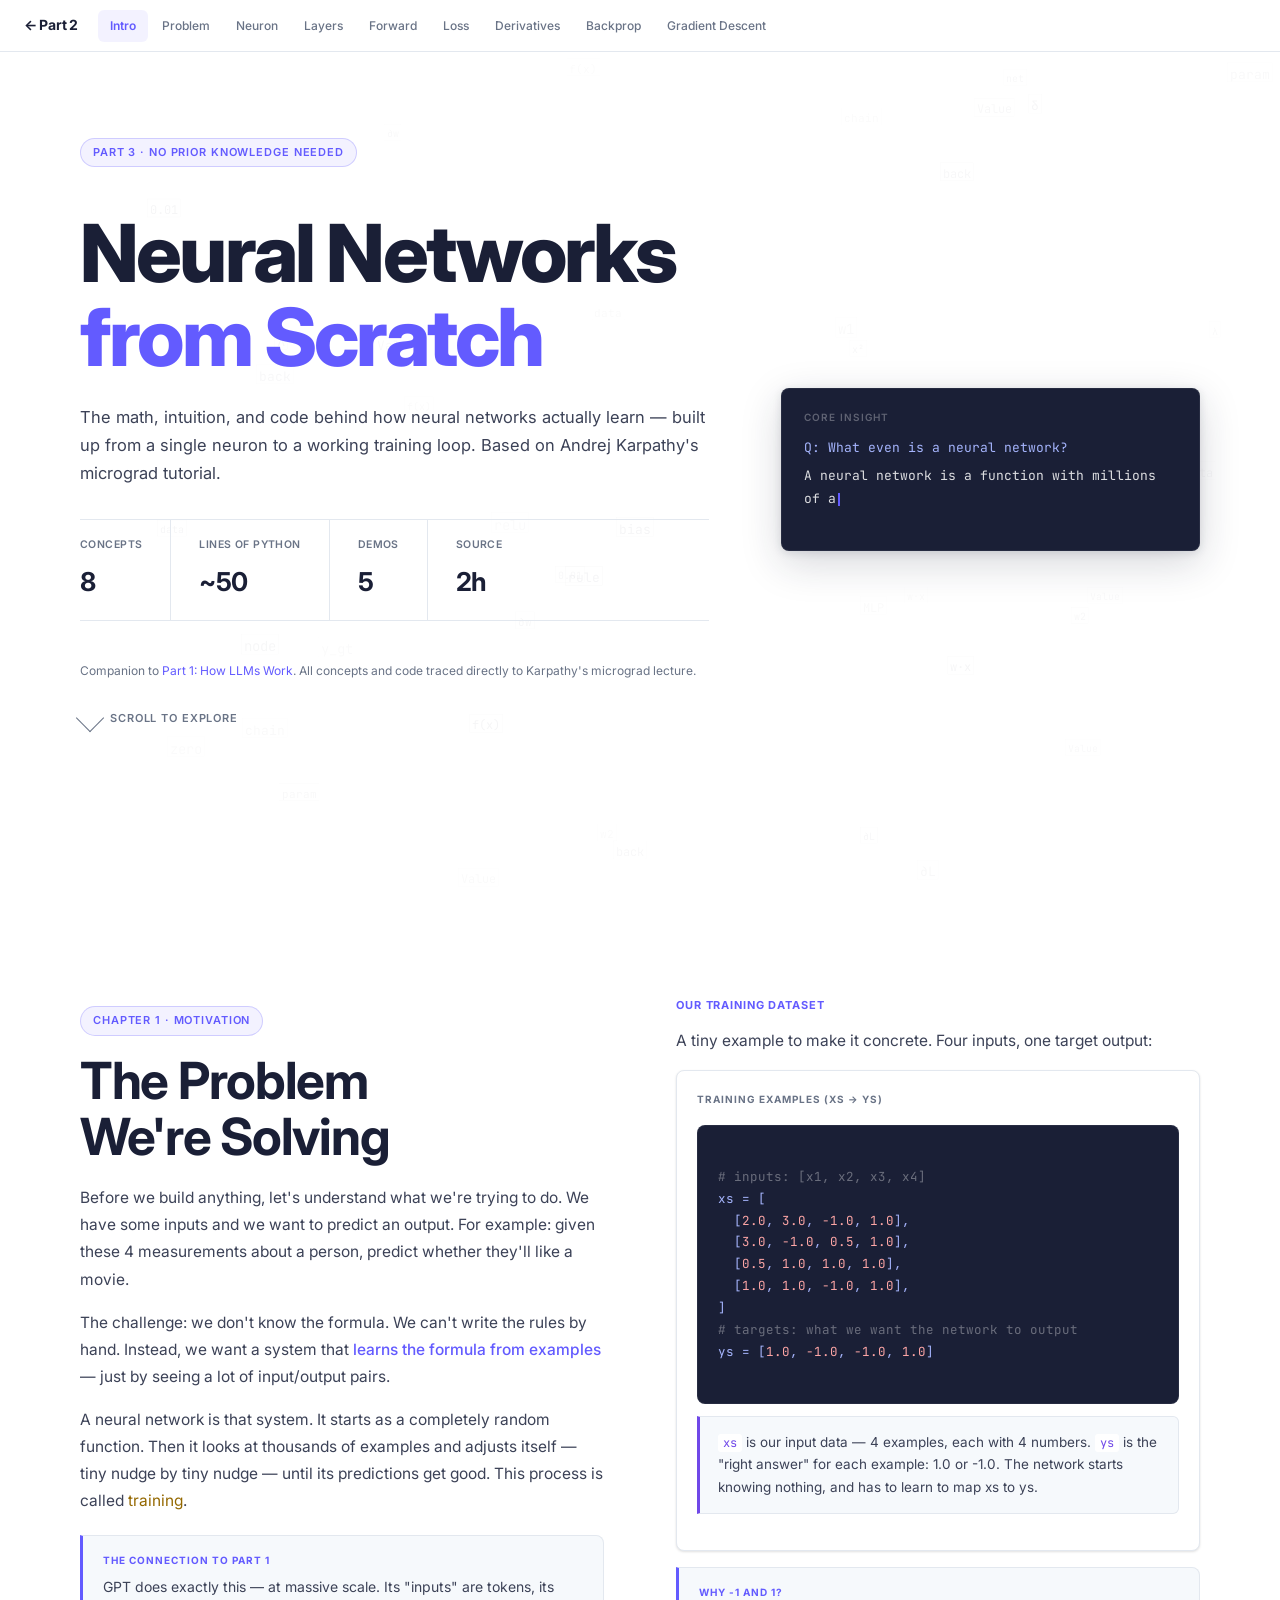
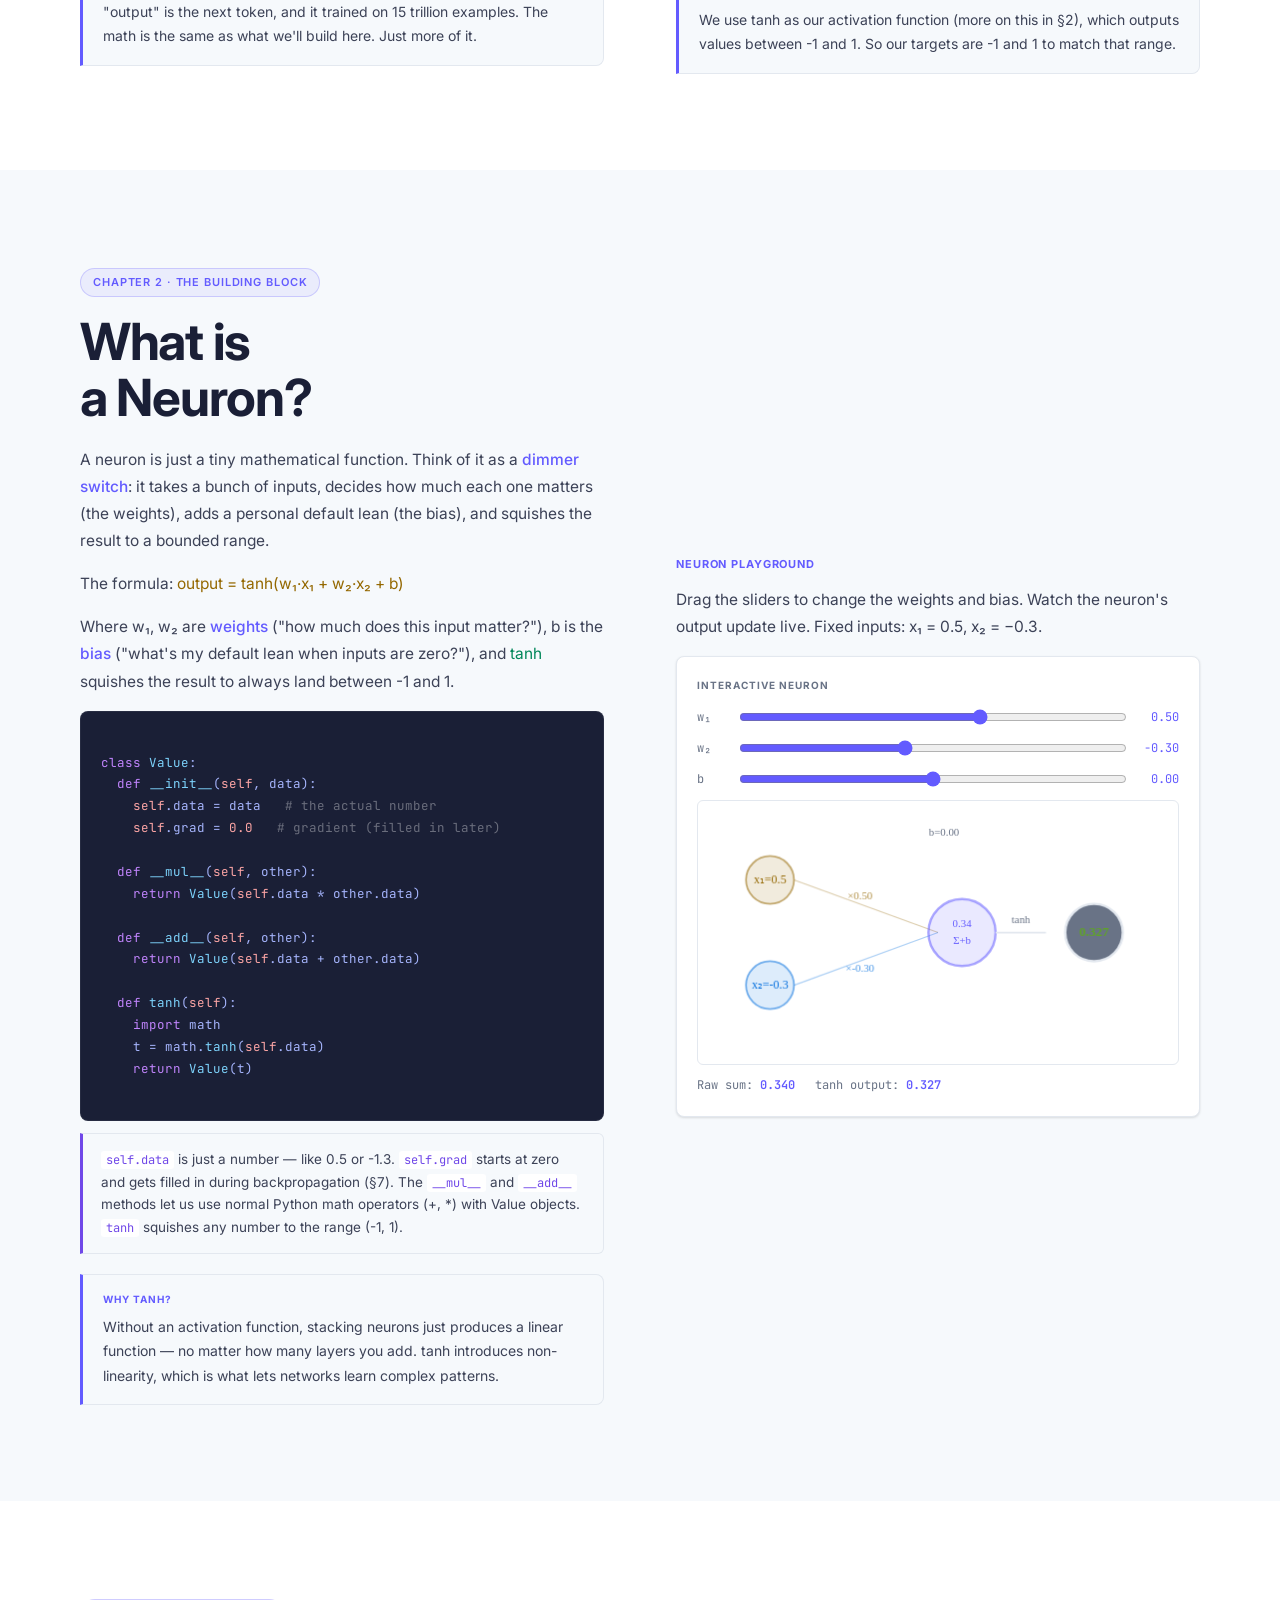
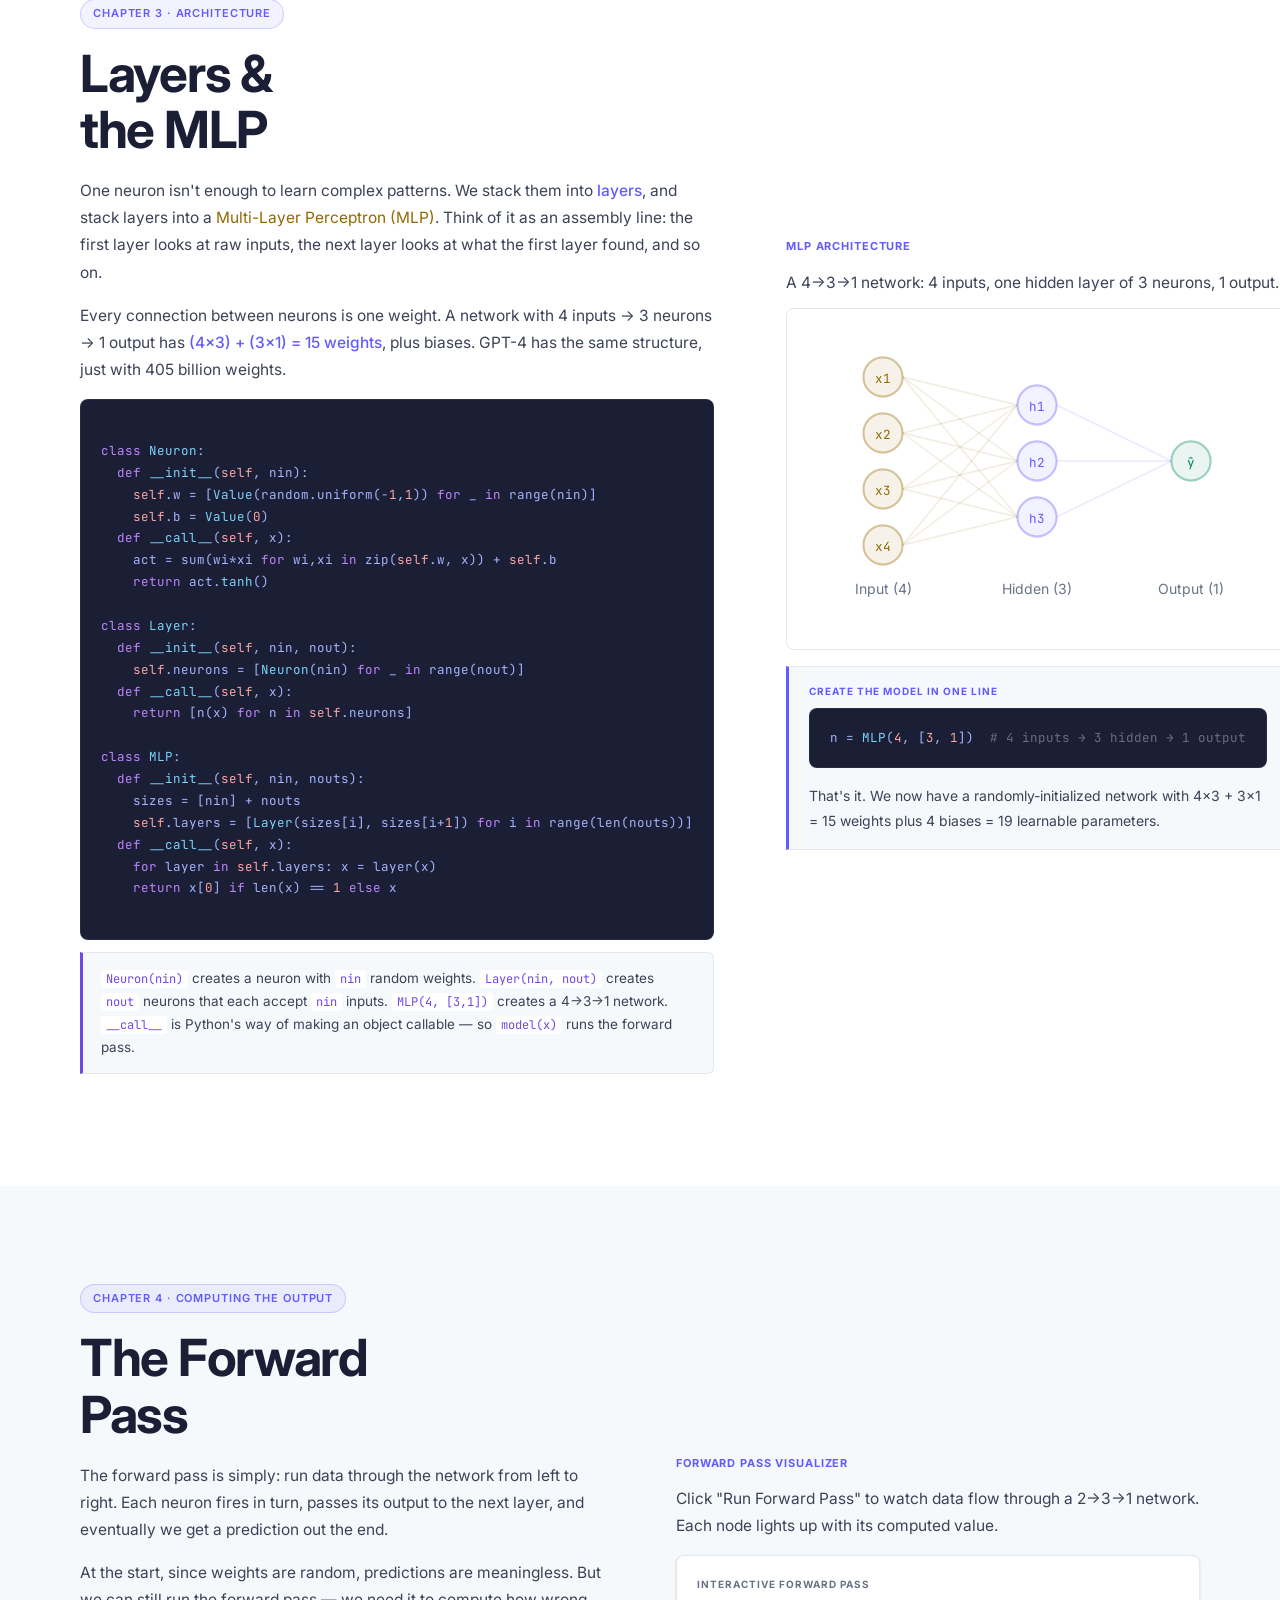
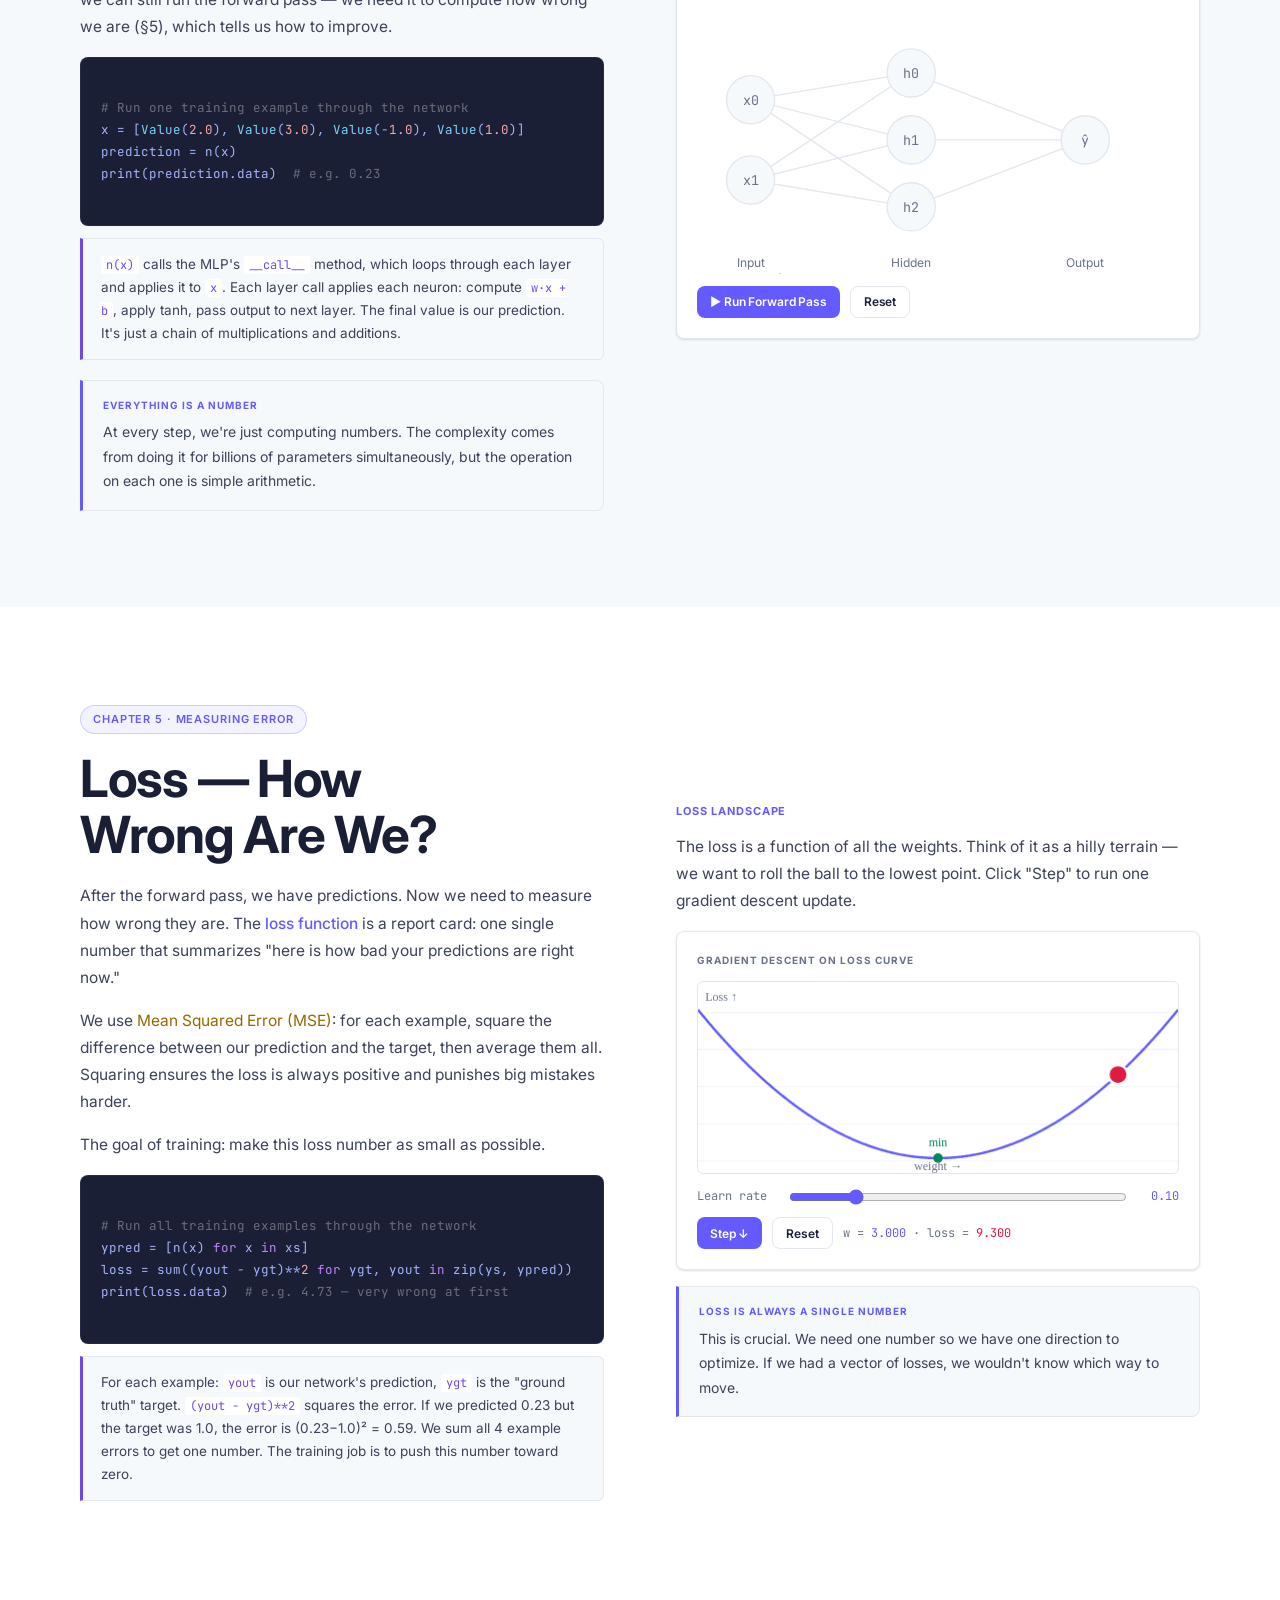
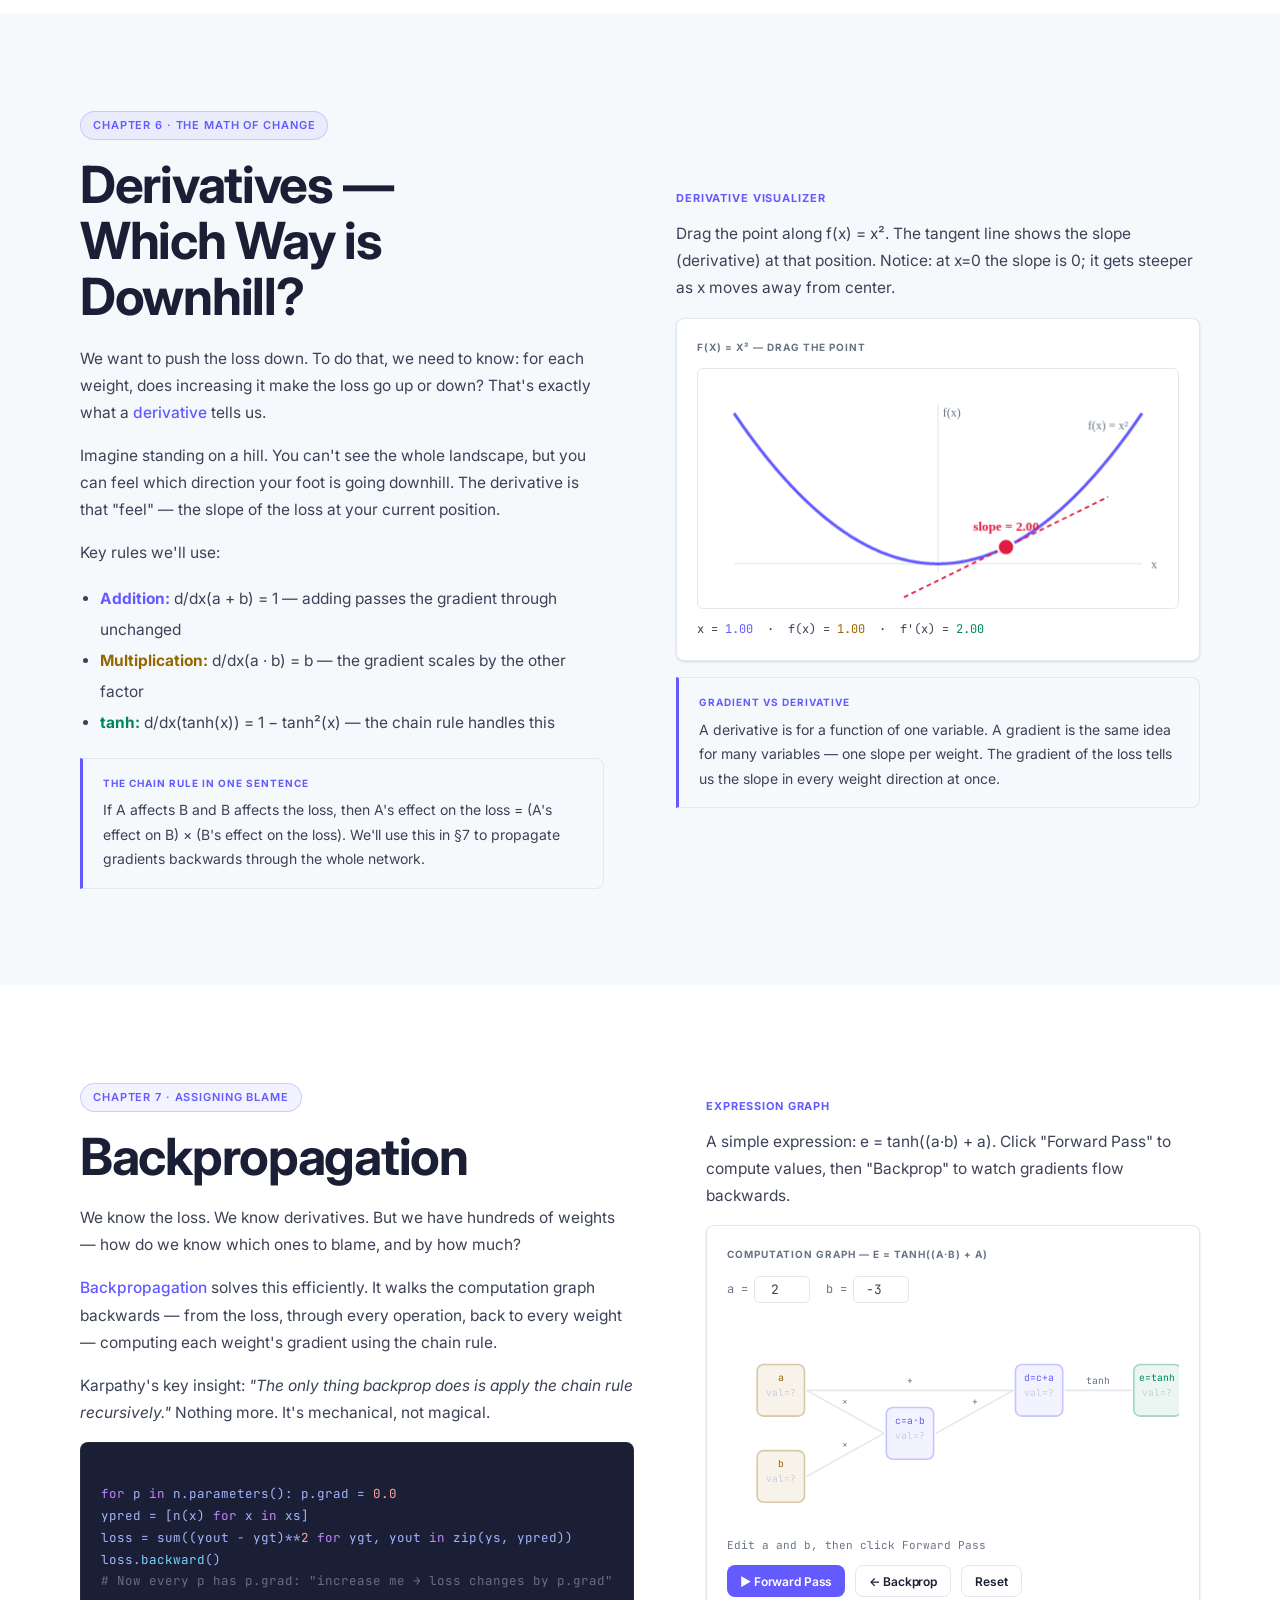
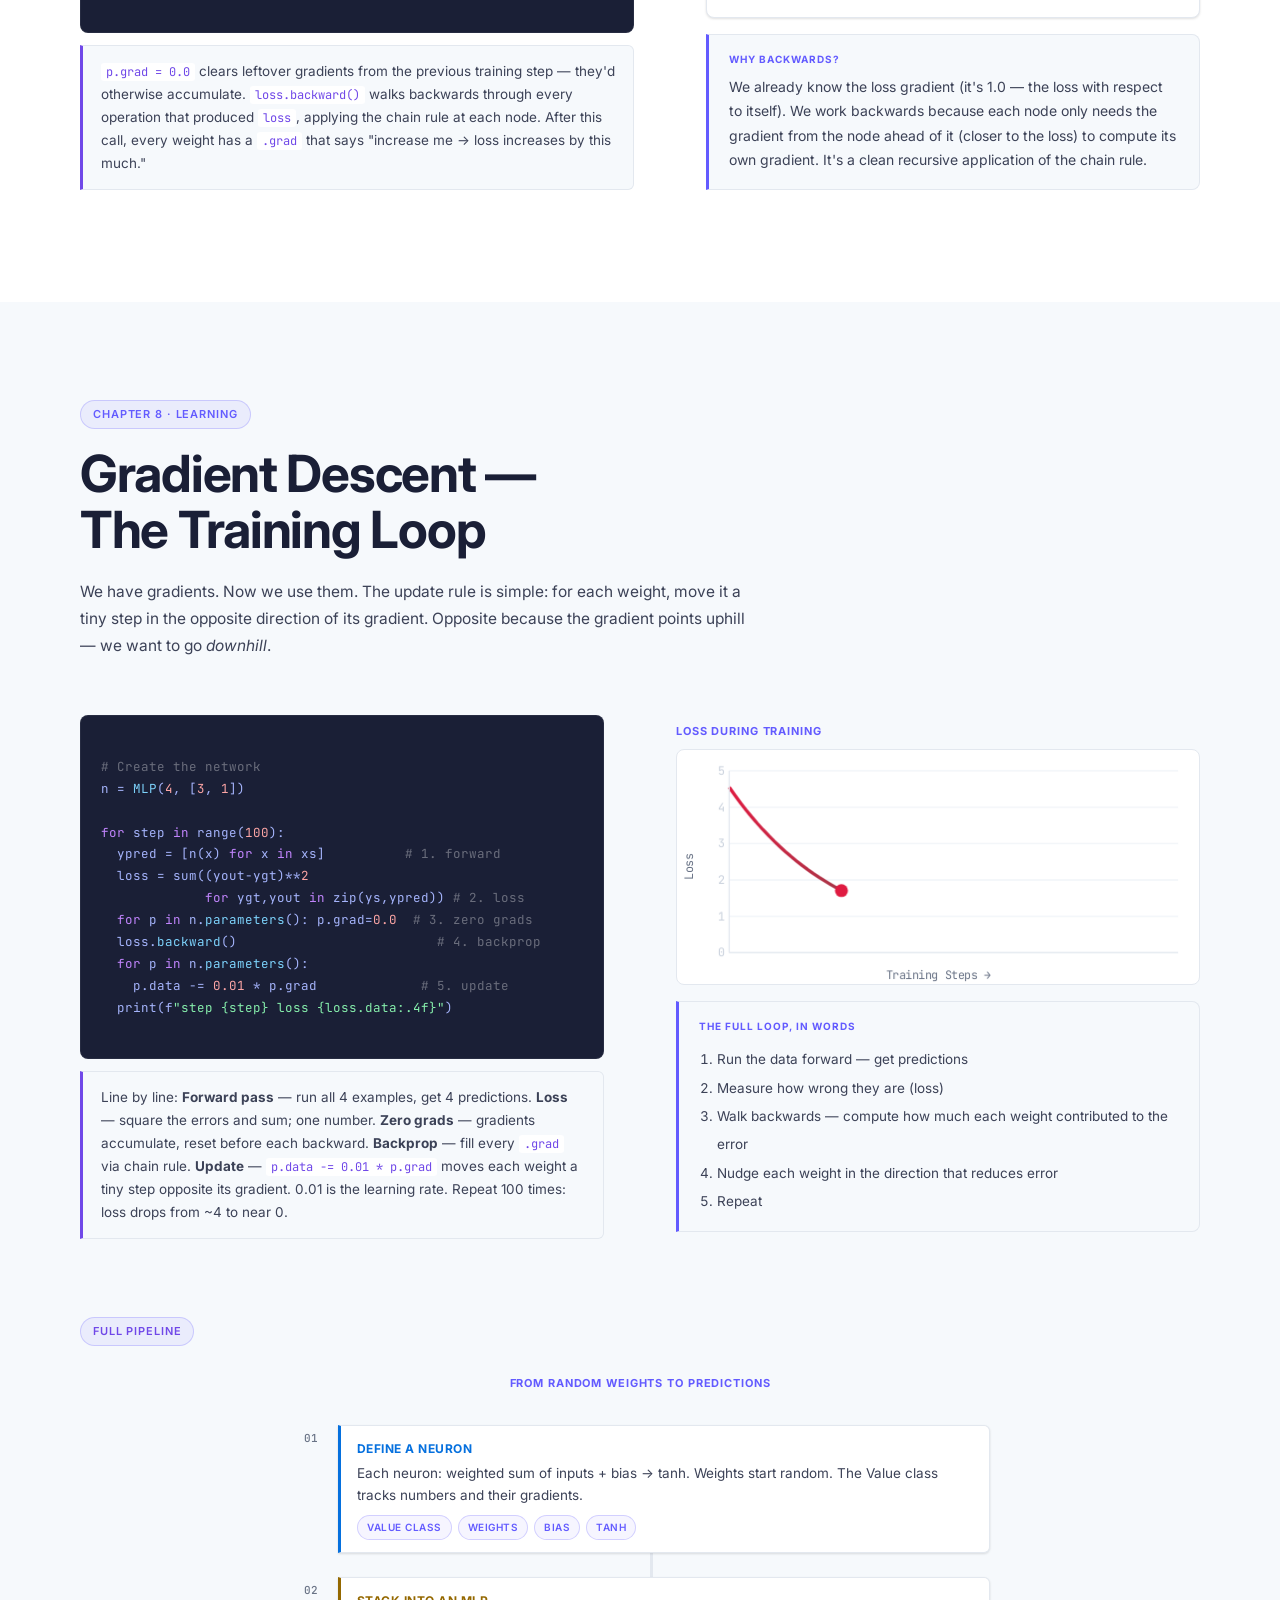
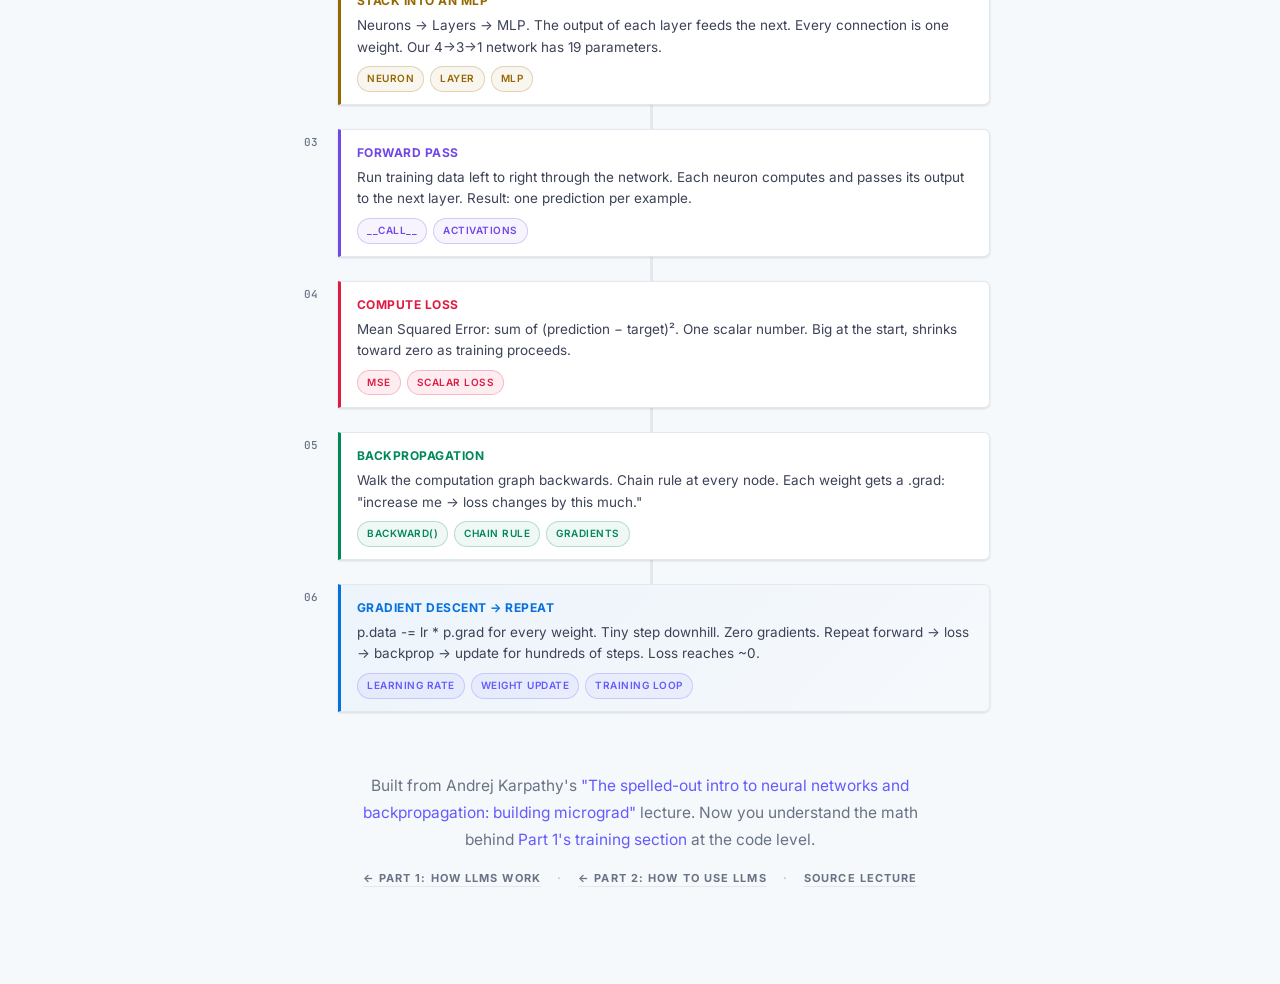
==== commit 87ca6e86: "Merge pull request #3 from ynarwal/main Sync Update" ====
--- a/neural-networks/index.html
+++ b/neural-networks/index.html
@@ -45,10 +45,6 @@
 <nav class="top-nav" id="top-nav" aria-label="Chapter navigation">
   <div class="top-nav-inner">
     <a href="../how-to-use-llms/index.html" class="top-nav-brand">← Part 2</a>
-    <div class="language-switcher" role="group" aria-label="Language selector">
-      <button class="lang-btn active" type="button" data-lang="en" aria-pressed="true">EN</button>
-      <button class="lang-btn" type="button" data-lang="zh" aria-pressed="false">中</button>
-    </div>
     <div class="top-nav-links" id="top-nav-links">
       <button class="tnav-btn active" data-section="s-intro" aria-current="true">Intro</button>
       <button class="tnav-btn" data-section="s-problem">Problem</button>
@@ -188,7 +184,7 @@
           <input type="range" id="np-b" min="-2" max="2" step="0.05" value="0.0" aria-label="Bias">
           <span class="slider-val" id="np-b-val">0.00</span>
         </div>
-        <canvas id="neuron-canvas" width="400" height="160" style="width:100%;display:block;margin-top:8px;border-radius:var(--radius-sm);border:1px solid var(--border)"></canvas>
+        <canvas id="neuron-canvas" width="400" height="220" style="width:100%;display:block;margin-top:8px;border-radius:var(--radius-sm);border:1px solid var(--border)"></canvas>
         <div class="neuron-output" style="margin-top:10px">
           <span><span class="n-label">Raw sum: </span><span class="n-val" id="np-raw">0.00</span></span>
           <span><span class="n-label">tanh output: </span><span class="n-val" id="np-out">0.00</span></span>
@@ -392,8 +388,22 @@
       <h3 class="sub-title">Expression Graph</h3>
       <p class="body-text" style="margin-bottom:8px">A simple expression: e = tanh((a·b) + a). Click "Forward Pass" to compute values, then "Backprop" to watch gradients flow backwards.</p>
       <div class="demo-box">
-        <div class="demo-label">Computation Graph — a=2, b=-3</div>
-        <svg id="graph-svg" viewBox="0 0 380 260" width="100%" style="display:block" role="img" aria-label="Expression graph with backpropagation"></svg>
+        <div class="demo-label">Computation Graph — e = tanh((a·b) + a)</div>
+        <div class="bp-inputs">
+          <div class="bp-input-group">
+            <label for="bp-a">a =</label>
+            <input type="number" id="bp-a" value="2" step="0.5" min="-5" max="5">
+          </div>
+          <div class="bp-input-group">
+            <label for="bp-b">b =</label>
+            <input type="number" id="bp-b" value="-3" step="0.5" min="-5" max="5">
+          </div>
+        </div>
+        <div style="position:relative">
+          <div id="bp-tooltip" class="bp-tooltip"></div>
+          <svg id="graph-svg" viewBox="0 0 420 200" width="100%" style="display:block" role="img" aria-label="Expression graph with backpropagation"></svg>
+        </div>
+        <div class="bp-status" id="bp-status">Edit a and b, then click Forward Pass</div>
         <div style="margin-top:10px;display:flex;gap:10px">
           <button class="btn btn-primary btn-sm" id="graph-forward-btn">▶ Forward Pass</button>
           <button class="btn btn-ghost btn-sm" id="graph-back-btn" disabled>← Backprop</button>
@@ -529,7 +539,6 @@
   </div>
 </section>
 
-<script src="../assets/i18n.js"></script>
 <script src="main.js"></script>
 </body>
 </html>
--- a/neural-networks/style.css
+++ b/neural-networks/style.css
@@ -48,11 +48,6 @@
 .tnav-btn{border:none;background:none;font-family:var(--ds);font-size:12px;font-weight:500;letter-spacing:0;color:var(--txt2);cursor:pointer;padding:6px 12px;height:32px;white-space:nowrap;flex-shrink:0;border-radius:6px;border-bottom:none;transition:background .15s,color .15s}
 .tnav-btn:hover{color:var(--ink);background:var(--surface)}
 .tnav-btn.active{color:var(--accent);background:var(--accent-d);font-weight:600}
-.language-switcher{display:inline-flex;align-items:center;gap:2px;margin-right:8px;padding:2px;border:1px solid var(--border);border-radius:999px;background:var(--surface);flex-shrink:0}
-.lang-btn{border:0;background:transparent;color:var(--txt2);font-family:var(--ds);font-size:11px;font-weight:700;line-height:1;min-width:30px;height:24px;border-radius:999px;cursor:pointer;transition:background .15s,color .15s,box-shadow .15s}
-.lang-btn:hover{color:var(--ink)}
-.lang-btn.active{background:var(--accent);color:#fff;box-shadow:0 2px 8px rgba(99,91,255,0.2)}
-.lang-btn:focus-visible{outline:none;box-shadow:var(--focus-ring)}
 .tnav-btn:focus-visible{outline:none;box-shadow:var(--focus-ring)}
 
 /* ── Progress Bar ── */
@@ -346,3 +341,13 @@
 .rag-answer-text{font-size:13.5px;color:var(--txt);line-height:1.65;min-height:52px;font-family:var(--db)}
 .rag-answer-badge{font-family:var(--ds);font-size:10px;font-weight:600;letter-spacing:.04em;text-transform:uppercase;padding:3px 9px;border-radius:100px;display:inline-block;margin-top:10px}
 @media(max-width:900px){.rag-two-col{grid-template-columns:1fr}.rag-docs{grid-template-columns:1fr}.rag-compare{grid-template-columns:1fr}}
+
+/* ── Backprop demo ── */
+.bp-inputs{display:flex;gap:16px;align-items:center;margin-bottom:12px;flex-wrap:wrap}
+.bp-input-group{display:flex;align-items:center;gap:6px;font-family:var(--dm);font-size:12px;color:var(--txt2)}
+.bp-input-group input[type=number]{width:56px;font-family:var(--dm);font-size:13px;padding:4px 8px;background:var(--card);border:1px solid var(--border);border-radius:5px;color:var(--txt);outline:none;text-align:center}
+.bp-input-group input[type=number]:focus{border-color:var(--accent)}
+.bp-status{font-family:var(--dm);font-size:11px;color:var(--txt2);margin-top:6px;min-height:18px}
+.bp-tooltip{position:absolute;background:var(--ink);color:#A5B4FC;font-family:var(--dm);font-size:11px;padding:6px 10px;border-radius:6px;pointer-events:none;opacity:0;transition:opacity .15s;z-index:20;white-space:nowrap}
+.bp-tooltip.bp-visible{opacity:1}
+
